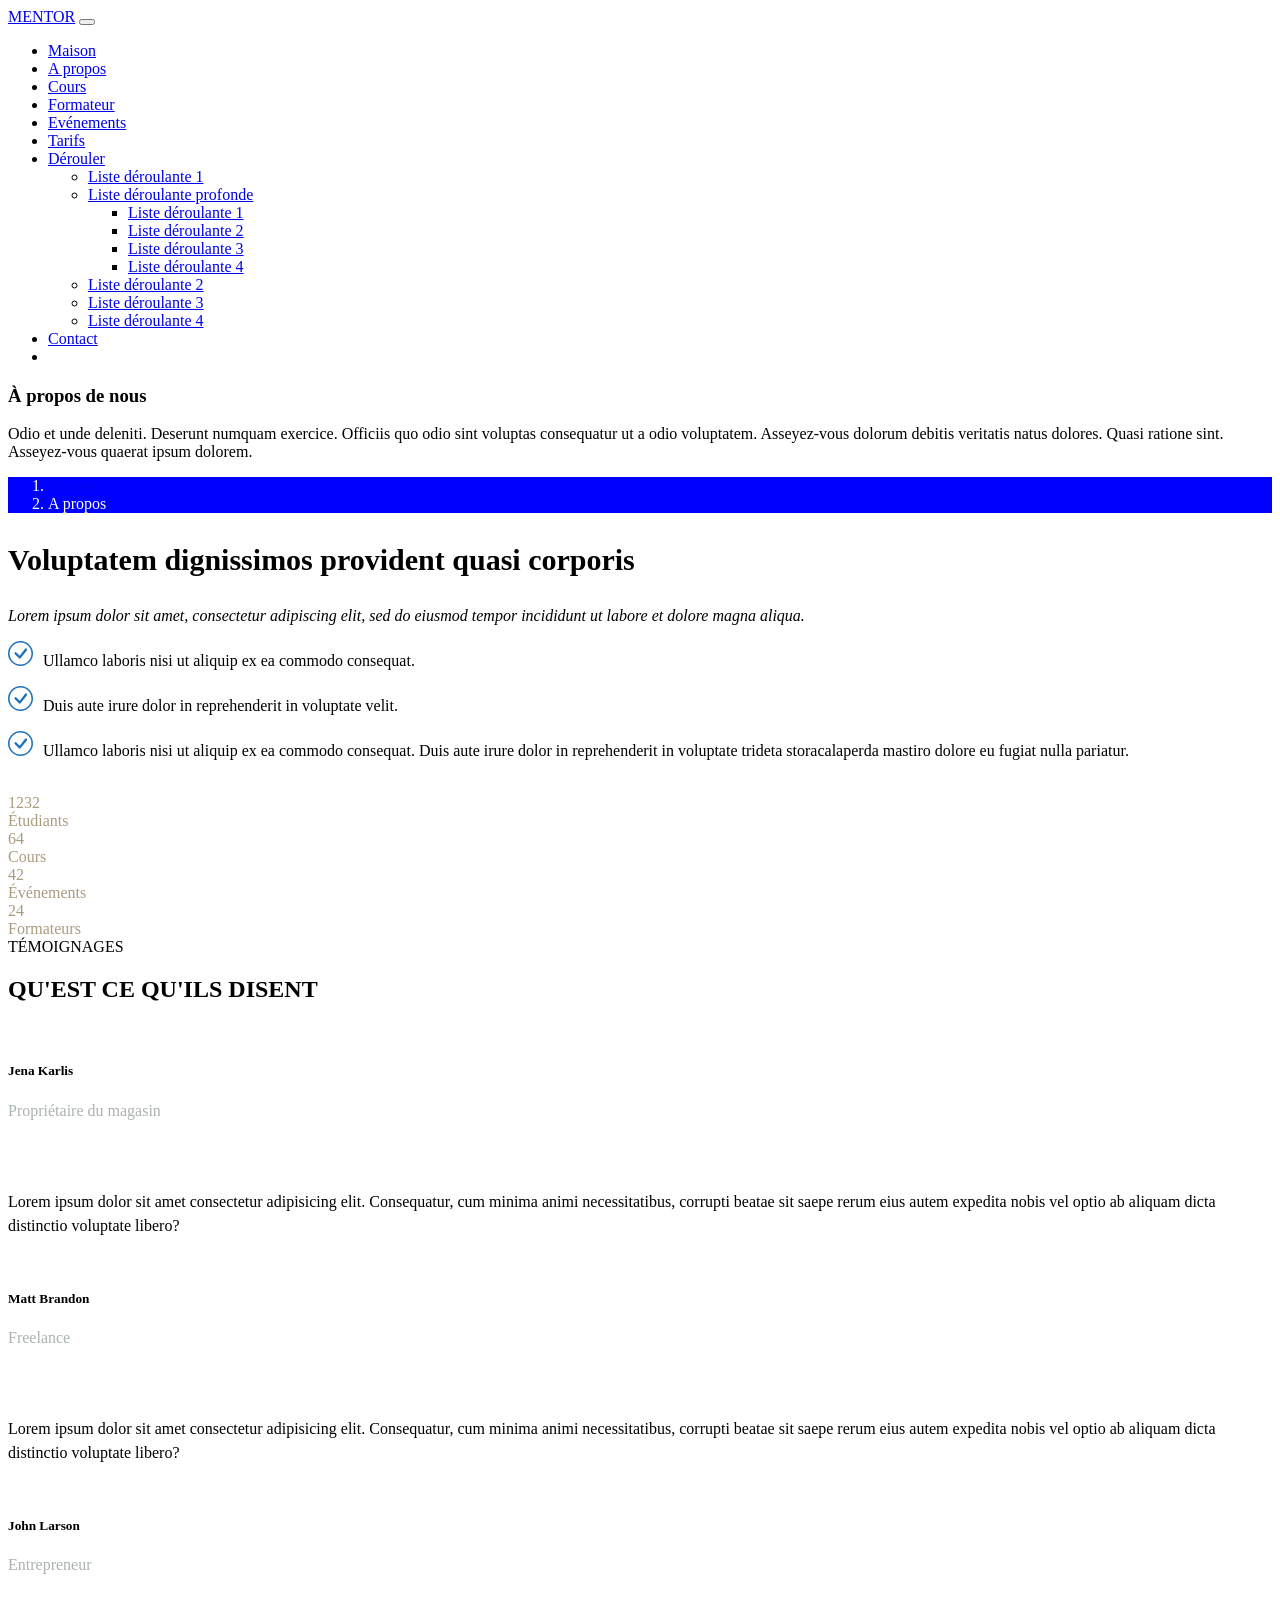
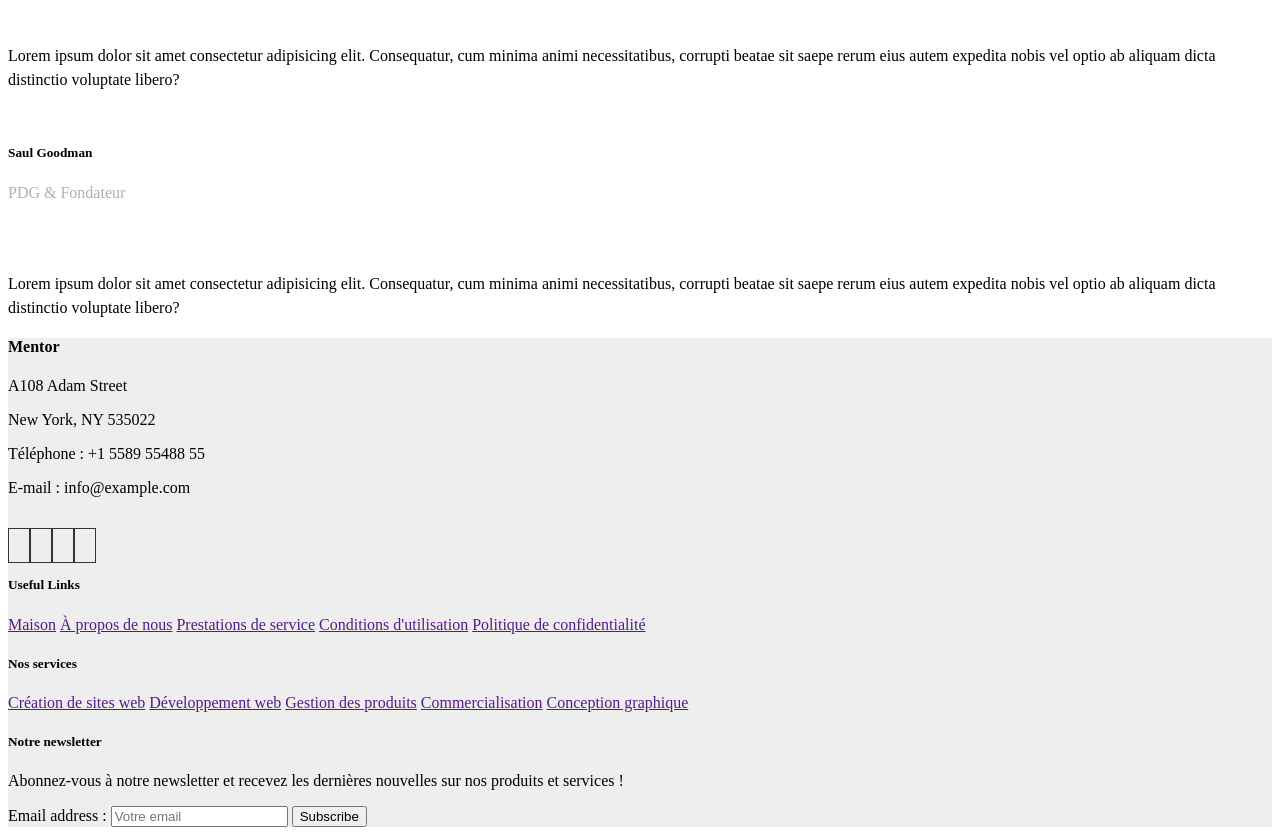
==== pages/apropos.html @ fca3a64e "Premier depot" ====
<!DOCTYPE html>
<html lang="fr">
<head>
    <meta charset="UTF-8">
    <meta name="viewport" content="width=device-width, initial-scale=1.0">
    <title>A propos</title>
    <link rel="stylesheet" href="bootstrap-icons-1.11.3/font/bootstrap-icons.min.css">
    <link rel="stylesheet" href="style.css">
    <link rel="stylesheet" href="apropos.css">
    <link href="bootstrap-5.3.3-dist/css/bootstrap.min.css" rel="stylesheet" integrity="sha384-QWTKZyjpPEjISv5WaRU9OFeRpok6YctnYmDr5pNlyT2bRjXh0JMhjY6hW+ALEwIH" crossorigin="anonymous">
    <link rel="preconnect" href="https://fonts.googleapis.com">
    <link rel="preconnect" href="https://fonts.gstatic.com" crossorigin>
    <link href="https://fonts.googleapis.com/css2?family=Quicksand:wght@300..700&display=swap" rel="stylesheet">
    <link rel="preconnect" href="https://fonts.googleapis.com">
    <link rel="preconnect" href="https://fonts.gstatic.com" crossorigin>
    <link href="https://fonts.googleapis.com/css2?family=Montserrat:ital,wght@0,100..900;1,100..900&display=swap" rel="stylesheet">

</head>
<body>
    
    <header>
        <nav class="navbar fixed-top navbar-expand-lg">
            <div class="container">
              <a class="navbar-brand fw-bold fs-2 mentor text-primary" href="#" >MENTOR</a>
              <button class="navbar-toggler" type="button" data-bs-toggle="collapse" data-bs-target="#navbarNavDropdown" aria-controls="navbarNavDropdown" aria-expanded="false" aria-label="Toggle navigation">
                <span class="navbar-toggler-icon"></span>
              </button>
              <div class="collapse navbar-collapse" id="navbarNavDropdown">
                <ul class="navbar-nav">
                  <li class="nav-item">
                    <a class="nav-link active" aria-current="page" href="index.html">Maison</a>
                  </li>
                  <li class="nav-item">
                    <a class="nav-link active text-primary" aria-current="page" href="apropos.css">A propos</a>
                  </li>
                  <li class="nav-item">
                    <a class="nav-link active" aria-current="page" href="cours.html">Cours</a>
                  </li>
                  <li class="nav-item">
                    <a class="nav-link active" aria-current="page" href="formateur.html">Formateur</a>
                  </li>
                  <li class="nav-item">
                    <a class="nav-link active" aria-current="page" href="evenement.html">Evénements</a>
                  </li>
                  <li class="nav-item">
                    <a class="nav-link active" aria-current="page" href="#">Tarifs</a>
                  </li>
                  <li class="nav-item dropdown">
                    <a class="nav-link dropdown-toggle text-dark" href="#" role="button" data-bs-toggle="dropdown" aria-expanded="false">
                      Dérouler
                    </a>
                    <ul class="dropdown-menu">
                      <li><a class="dropdown-item" href="#">Liste déroulante 1</a></li>
                      <li class="nav-item dropdown">
                        <a class="nav-link dropdown-toggle text-dark ms-2" href="#" role="button" data-bs-toggle="dropdown" aria-expanded="false">
                          Liste déroulante profonde
                        </a>
                        <ul class="dropdown-menu">
                          <li><a class="dropdown-item" href="#">Liste déroulante 1</a></li>
                    
                          <li><a class="dropdown-item text-dark" href="#">Liste déroulante 2</a></li>
                          <li><a class="dropdown-item text-dark" href="#">Liste déroulante 3</a></li>
                          <li><a class="dropdown-item text-dark" href="#">Liste déroulante 4</a></li>
                        </ul>
                      </li>
                      <li><a class="dropdown-item text-dark" href="#">Liste déroulante 2</a></li>
                      <li><a class="dropdown-item text-dark" href="#">Liste déroulante 3</a></li>
                      <li><a class="dropdown-item text-dark" href="#">Liste déroulante 4</a></li>
                    </ul>
                  </li>
                  <li class="nav-item">
                      <a class="nav-link text-dark" href="#">Contact</a>
                </li>
                  <li class="nav-item">
                    <a class="btn btn-primary rounded-5 px-4 text-dark" href="#" style="color: white !important;">Commencer</a>
                  </li>
                </ul>
              </div>
            </div>
        </nav>
    </header>

    <section id="section7">
    <div class="col-12 col-xl-6 col-md-10 col-sm-8 text-center mb-5">
        <h3>À propos de nous</h3>
        <p>Odio et unde deleniti. Deserunt numquam exercice. Officiis quo odio sint voluptas consequatur ut a odio voluptatem. Asseyez-vous dolorum debitis veritatis natus dolores. Quasi ratione sint. Asseyez-vous quaerat ipsum dolorem.</p>
    </div> 
    
    <nav aria-label="breadcrumb" style="width: 100%; background-color: blue; box-shadow: none !important;">
        <div class="container">
            <ol class="breadcrumb " style="color: white !important;">
                <li class="breadcrumb-item"><a href="#" class="text-light" style="text-decoration: none;">Maison</a></li>
                <li class="breadcrumb-item active text-light" aria-current="page" class="text-light">A propos</li>
              </ol>
        </div>
      </nav>
    </section>

    <section class="container section1">
        <div class="row my-5 g-3">
          <div class="col-md-6 col-12 order-2 order-md-1">
            <h3 style="font-weight: 700; font-size: 30px;">Voluptatem dignissimos provident quasi corporis</h3>
            <p style="font-style: italic;">Lorem ipsum dolor sit amet, consectetur adipiscing elit, sed do eiusmod tempor incididunt ut labore et dolore magna aliqua.</p>
              <p><svg style="margin-right: 10px;" xmlns="http://www.w3.org/2000/svg" width="25" height="25" fill="rgb(30, 113, 185)" class="bi bi-check-circle" viewBox="0 0 16 16">
                    <path d="M8 15A7 7 0 1 1 8 1a7 7 0 0 1 0 14m0 1A8 8 0 1 0 8 0a8 8 0 0 0 0 16"/>
                    <path d="m10.97 4.97-.02.022-3.473 4.425-2.093-2.094a.75.75 0 0 0-1.06 1.06L6.97 11.03a.75.75 0 0 0 1.079-.02l3.992-4.99a.75.75 0 0 0-1.071-1.05"/>
                  </svg>Ullamco laboris nisi ut aliquip ex ea commodo consequat.</p>
              <p><svg style="margin-right: 10px;" xmlns="http://www.w3.org/2000/svg" width="25" height="25" fill="rgb(30, 113, 185)" class="bi bi-check-circle" viewBox="0 0 16 16">
                    <path d="M8 15A7 7 0 1 1 8 1a7 7 0 0 1 0 14m0 1A8 8 0 1 0 8 0a8 8 0 0 0 0 16"/>
                    <path d="m10.97 4.97-.02.022-3.473 4.425-2.093-2.094a.75.75 0 0 0-1.06 1.06L6.97 11.03a.75.75 0 0 0 1.079-.02l3.992-4.99a.75.75 0 0 0-1.071-1.05"/>
                  </svg>Duis aute irure dolor in reprehenderit in voluptate velit.</p>
              <p><svg style="margin-right: 10px;" xmlns="http://www.w3.org/2000/svg" width="25" height="25" fill="rgb(30, 113, 185)" class="bi bi-check-circle" viewBox="0 0 16 16">
                    <path d="M8 15A7 7 0 1 1 8 1a7 7 0 0 1 0 14m0 1A8 8 0 1 0 8 0a8 8 0 0 0 0 16"/>
                    <path d="m10.97 4.97-.02.022-3.473 4.425-2.093-2.094a.75.75 0 0 0-1.06 1.06L6.97 11.03a.75.75 0 0 0 1.079-.02l3.992-4.99a.75.75 0 0 0-1.071-1.05"/>
                  </svg>Ullamco laboris nisi ut aliquip ex ea commodo consequat. Duis aute irure dolor in reprehenderit in voluptate trideta storacalaperda mastiro dolore eu fugiat nulla pariatur.</p>
            
          </div>
          <div class="col-md-6 col-12 order-1 order-md-2">
            <img src="img/about.jpg" class="w-100" alt="">
          </div>
        </div>
      </section>

      <section class="container-fluid section2 ">
        <div class="container text-center">
          <div class="row">
            <div class="col-12 col-md-6  col-lg-3 my-5" style="color: rgb(170, 155, 128);"><span class="box text-primary">1232</span> <br> Étudiants</div>
            <div class="col-12 col-md-6  col-lg-3 my-5" style="color: rgb(170, 155, 128);"><span class="box text-primary">64</span> <br> Cours</div>
            <div class="col-12 col-md-6  col-lg-3 my-5" style="color: rgb(170, 155, 128);"><span class="box text-primary">42</span> <br> Événements</div>
            <div class="col-12 col-md-6  col-lg-3 my-5" style="color: rgb(170, 155, 128);"><span class="box text-primary">24</span> <br> Formateurs</div>
          </div>
        </div>
    </section>

    <section id="section8" class="container mt-5">
        <div class="row">
          <div>
            <span class="me-2">TÉMOIGNAGES</span>
            <div class="ligne"></div>
            <h2 class="fw-bold">QU'EST CE QU'ILS DISENT</h2>
          </div>
          <div class="col-12 mx-5 col-lg-5">
            <div class="col-12 p-0 m-0">
              <div>
                <img src="img/testimonials-3.jpg" alt="" class="img-fluid rounded" width="80px" style="display: inline-block; position: relative; top: 120px; left: -50px;">
                <div class="border ps-5 pe-3 pt-5 pb-4">
                  <h5 class="py-0 my-0">Jena Karlis</h5>
                <p class="my-0 py-0" style="color: rgb(171, 179, 177);">Propriétaire du magasin</p>
                <i class="bi bi-star-fill" style="color: rgb(255, 230, 0);"></i>
                <i class="bi bi-star-fill" style="color: rgb(255, 230, 0);"></i>
                <i class="bi bi-star-fill" style="color: rgb(255, 230, 0);"></i>
                <i class="bi bi-star-fill" style="color: rgb(255, 230, 0);"></i>
                <i class="bi bi-star-fill" style="color: rgb(255, 230, 0);"></i>
                <br>
                <p > <i class="bi bi-quote" style="font-size: 40px; color: rgba(69, 236, 222, 0.486);" ></i>
                   Lorem ipsum dolor sit amet consectetur adipisicing elit. Consequatur, cum minima animi necessitatibus, corrupti beatae sit saepe rerum eius autem expedita nobis vel optio ab aliquam dicta distinctio voluptate libero?
                  </p>
                </div>
              </div>
              </div>
          </div>
          <div class="ms-5 col-12 col-lg-5">
            <div class="col-12">
              <img src="img/testimonials-4.jpg" alt="" class="img-fluid rounded" width="80px" style="display: inline; position: relative; top: 120px; left: -50px;">
                <div class="border ps-5 pe-3 pt-5 pb-4">
                  <h5 class="py-0 my-0">Matt Brandon</h5>
                <p class="my-0 py-0" style="color: rgb(171, 179, 177);">Freelance</p>
                <i class="bi bi-star-fill" style="color: rgb(255, 230, 0);"></i>
                <i class="bi bi-star-fill" style="color: rgb(255, 230, 0);"></i>
                <i class="bi bi-star-fill" style="color: rgb(255, 230, 0);"></i>
                <i class="bi bi-star-fill" style="color: rgb(255, 230, 0);"></i>
                <i class="bi bi-star-fill" style="color: rgb(255, 230, 0);"></i>
                <br>
                <p > <i class="bi bi-quote" style="font-size: 40px; color: rgba(69, 236, 222, 0.486);" ></i>
                   Lorem ipsum dolor sit amet consectetur adipisicing elit. Consequatur, cum minima animi necessitatibus, corrupti beatae sit saepe rerum eius autem expedita nobis vel optio ab aliquam dicta distinctio voluptate libero?
                  </p>
              
                </div>
              </div>
          </div>
          <div class="col-12 mx-5 col-lg-5">
            <div class="col-12 p-0 m-0">
              <div>
                <img src="img/testimonials-5.jpg" alt="" class="img-fluid rounded" width="80px" style="display: inline-block; position: relative; top: 120px; left: -50px;">
                <div class="border ps-5 pe-3 pt-5 pb-4">
                  <h5 class="py-0 my-0">John Larson</h5>
                <p class="my-0 py-0" style="color: rgb(171, 179, 177);">Entrepreneur</p>
                <i class="bi bi-star-fill" style="color: rgb(255, 230, 0);"></i>
                <i class="bi bi-star-fill" style="color: rgb(255, 230, 0);"></i>
                <i class="bi bi-star-fill" style="color: rgb(255, 230, 0);"></i>
                <i class="bi bi-star-fill" style="color: rgb(255, 230, 0);"></i>
                <i class="bi bi-star-fill" style="color: rgb(255, 230, 0);"></i>
                <br>
                <p > <i class="bi bi-quote" style="font-size: 40px; color: rgba(69, 236, 222, 0.486);" ></i>
                   Lorem ipsum dolor sit amet consectetur adipisicing elit. Consequatur, cum minima animi necessitatibus, corrupti beatae sit saepe rerum eius autem expedita nobis vel optio ab aliquam dicta distinctio voluptate libero?
                  </p>
                </div>
              </div>
              </div>
          </div>
          <div class="ms-5 col-12 col-lg-5">
            <div class="col-12">
              <img src="img/testimonials-1.jpg" alt="" class="img-fluid rounded" width="80px" style="display: inline; position: relative; top: 120px; left: -50px;">
                <div class="border ps-5 pe-3 pt-5 pb-4">
                  <h5 class="py-0 my-0">Saul Goodman</h5>
                <p class="my-0 py-0" style="color: rgb(171, 179, 177);">PDG & Fondateur</p>
                <i class="bi bi-star-fill" style="color: rgb(255, 230, 0);"></i>
                <i class="bi bi-star-fill" style="color: rgb(255, 230, 0);"></i>
                <i class="bi bi-star-fill" style="color: rgb(255, 230, 0);"></i>
                <i class="bi bi-star-fill" style="color: rgb(255, 230, 0);"></i>
                <i class="bi bi-star-fill" style="color: rgb(255, 230, 0);"></i>
                <br>
                <p > <i class="bi bi-quote" style="font-size: 40px; color: rgba(69, 236, 222, 0.486);" ></i>
                   Lorem ipsum dolor sit amet consectetur adipisicing elit. Consequatur, cum minima animi necessitatibus, corrupti beatae sit saepe rerum eius autem expedita nobis vel optio ab aliquam dicta distinctio voluptate libero?
                  </p>
              
                </div>
              </div>
          </div>
        </div>
    </section>

    <footer class="mt-5" style="background-color: #eee;">
      <div class="container py-5">
        <div class="row gy-5">
          <div class="col-lg-4 col-md-5 col-12">
            <h4 class="fs-3 fw-bold mb-4">Mentor</h4>
            <p class="mb-0">A108 Adam Street</p>
            <p class="mt-0">New York, NY 535022</p>
            <p class="mb-0 mt-4"><span class="fw-bold">Téléphone :</span> +1 5589 55488 55</p>
            <p class="mt-0"><span class="fw-bold">E-mail :</span> info@example.com</p>
            <p style="margin-top: 40px;">
              <a href="#" class="bi bi-twitter-x mx-1 rounded-pill" style="color: #ccc; border: 1px solid #333434 !important; padding: 8px 10px"></a>
              <a href="#" class="bi bi-facebook mx-1 rounded-pill" style="color: #ccc;  border: 1px solid #333434 !important; padding: 8px 10px"></a>
              <a href="#" class="bi bi-instagram mx-1 rounded-pill" style="color: #ccc; border: 1px solid #333434 !important; padding: 8px 10px"></a>
              <a href="#" class="bi bi-linkedin mx-1 rounded-pill" style="color: #ccc; border: 1px solid #333434 !important; padding: 8px 10px"></a>  
            </p>
          </div>
          <div class="col-lg-2 col-md-3 col-12">
            <h5>Useful Links</h5>
            <a href="" class="btn footerlink my-2 fs-6 text-start" style="padding: 0; margin: 0;">Maison</a>
            <a href="" class="btn footerlink my-2 fs-6 text-start" style="padding: 0; margin: 0;">À propos de nous</a>
            <a href="" class="btn footerlink text-start" style="padding: 0; margin: 0;">Prestations de service</a>
            <a href="" class="btn footerlink my-2 fs-6 text-start" style="padding: 0; margin: 0;">Conditions d'utilisation</a>
            <a href="" class="btn footerlink text-start my-2 fs-6 text-start" style="padding: 0; margin: 0;">Politique de confidentialité</a>
          </div>
          <div class="col-lg-2 col-md-3 col-12">
            <h5>Nos services</h5>
            <a href="" class="btn footerlink my-2 fs-6 text-start" style="padding: 0; margin: 0;">Création de sites web</a>
            <a href="" class="btn footerlink my-2 fs-6 text-start" style="padding: 0; margin: 0;">Développement web</a>
            <a href="" class="btn footerlink text-start" style="padding: 0; margin: 0;">Gestion des produits</a>
            <a href="" class="btn footerlink my-2 fs-6 text-start" style="padding: 0; margin: 0;">Commercialisation</a>
            <a href="" class="btn footerlink text-start my-2 fs-6" style="padding: 0; margin: 0;">Conception graphique</a>
          </div>
          <div class="col-lg-4 col-12">
            <h5>Notre newsletter</h5>
            <p>Abonnez-vous à notre newsletter et recevez les dernières nouvelles sur nos produits et services !</p>
            <div>
              <label for="exampleInputEmail1" class="form-label">Email address : </label>
              <input type="email" class="form-control rounded-pill" id="exampleInputEmail1" style="display: inline;" aria-describedby="emailHelp" placeholder="Votre email">
              <button type="submit" class="btn btn-primary rounded-pill mt-1 w-100" style="display: inline;">Subscribe</button>
            </div>
          </div>
        </div>
      </div>
    </footer><a href="#section7" id="fleche" class="flechebas d-flex align-items-center justify-content-center active rounded-pill">
      <i class="bi bi-arrow-up-short"></i>
    </a>

</body>
</html>
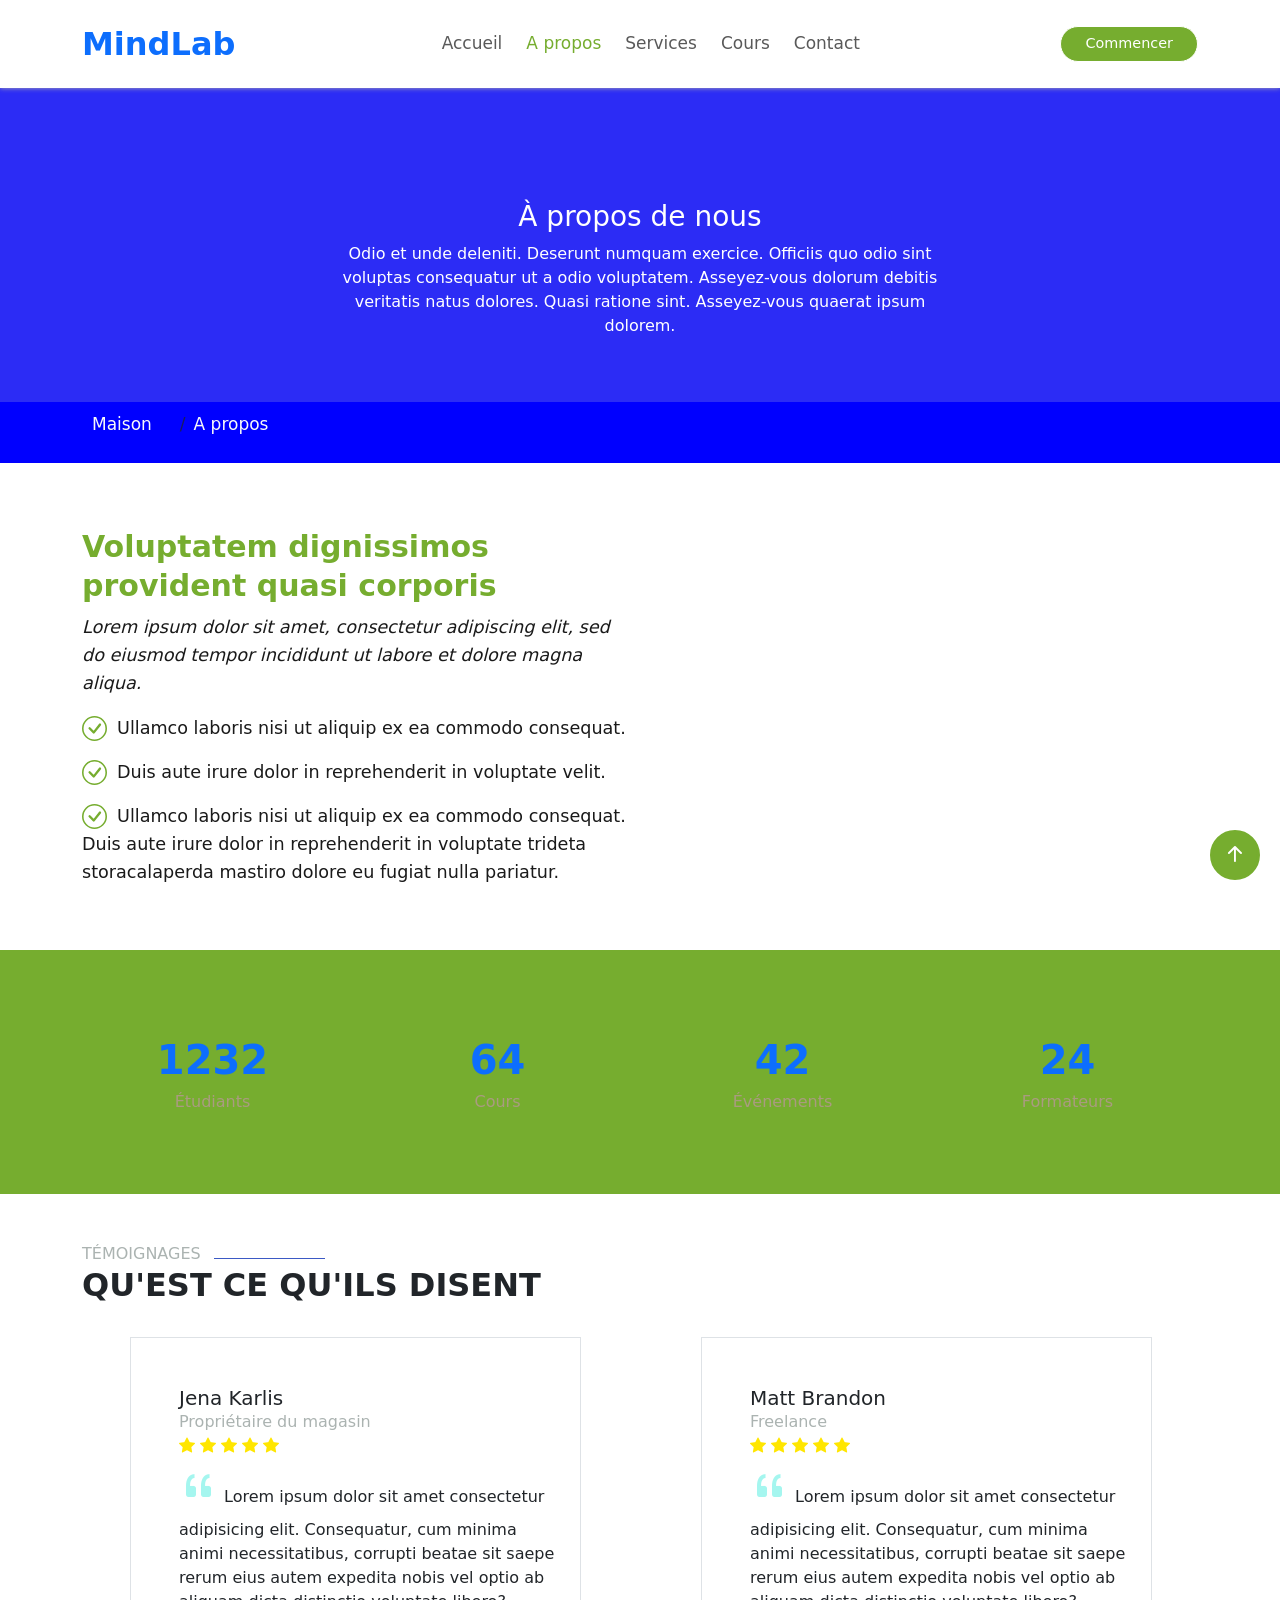
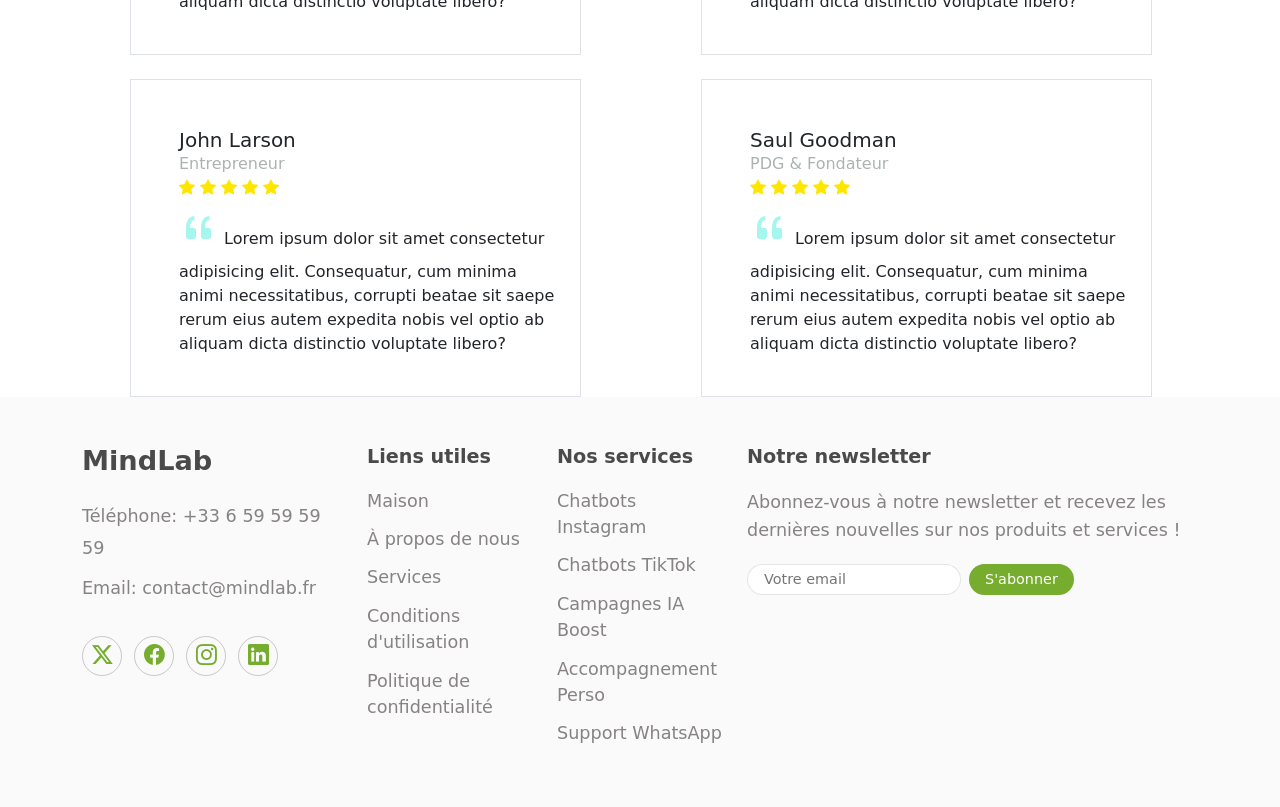
==== commit ec8fdf1b: "Finition de index. Commencement de a propos" ====
--- a/pages/apropos.html
+++ b/pages/apropos.html
@@ -1,84 +1,92 @@
 <!DOCTYPE html>
 <html lang="fr">
-<head>
-    <meta charset="UTF-8">
-    <meta name="viewport" content="width=device-width, initial-scale=1.0">
-    <title>A propos</title>
-    <link rel="stylesheet" href="bootstrap-icons-1.11.3/font/bootstrap-icons.min.css">
-    <link rel="stylesheet" href="style.css">
-    <link rel="stylesheet" href="apropos.css">
-    <link href="bootstrap-5.3.3-dist/css/bootstrap.min.css" rel="stylesheet" integrity="sha384-QWTKZyjpPEjISv5WaRU9OFeRpok6YctnYmDr5pNlyT2bRjXh0JMhjY6hW+ALEwIH" crossorigin="anonymous">
-    <link rel="preconnect" href="https://fonts.googleapis.com">
-    <link rel="preconnect" href="https://fonts.gstatic.com" crossorigin>
-    <link href="https://fonts.googleapis.com/css2?family=Quicksand:wght@300..700&display=swap" rel="stylesheet">
-    <link rel="preconnect" href="https://fonts.googleapis.com">
-    <link rel="preconnect" href="https://fonts.gstatic.com" crossorigin>
-    <link href="https://fonts.googleapis.com/css2?family=Montserrat:ital,wght@0,100..900;1,100..900&display=swap" rel="stylesheet">
-
-</head>
+  <meta charset="UTF-8">
+  <meta name="viewport" content="width=device-width, initial-scale=1.0">
+  <title>Automatisation MindLab - Chatbots & Automatisation Réseaux Sociaux</title>
+
+  <link rel="preconnect" href="https://fonts.googleapis.com">
+  <link rel="preconnect" href="https://fonts.gstatic.com" crossorigin>
+  <link href="https://fonts.googleapis.com/css2?family=Montserrat:ital,wght@0,100..900;1,100..900&display=swap"
+    rel="stylesheet">
+
+  <link href="https://cdn.jsdelivr.net/npm/bootstrap@5.3.8/dist/css/bootstrap.min.css" rel="stylesheet"
+    integrity="sha384-sRIl4kxILFvY47J16cr9ZwB07vP4J8+LH7qKQnuqkuIAvNWLzeN8tE5YBujZqJLB" crossorigin="anonymous">
+  <link rel="stylesheet" href="https://cdn.jsdelivr.net/npm/bootstrap-icons@1.13.1/font/bootstrap-icons.min.css">
+  <link rel="stylesheet" href="../assets/css/style.css">
+  <link rel="stylesheet" href="../assets/css/variables.css">
+  <link rel="stylesheet" href="../assets/css/composants.css">
+  <link rel="stylesheet" href="../assets/css/apropos.css">
+  <link rel="stylesheet" href="../assets/css/cours.css">
+  <link rel="stylesheet" href="../assets/css/formateur.css">
+  <link rel="stylesheet" href="../assets/css/evenement.css">
 <body>
     
-    <header>
-        <nav class="navbar fixed-top navbar-expand-lg">
-            <div class="container">
-              <a class="navbar-brand fw-bold fs-2 mentor text-primary" href="#" >MENTOR</a>
-              <button class="navbar-toggler" type="button" data-bs-toggle="collapse" data-bs-target="#navbarNavDropdown" aria-controls="navbarNavDropdown" aria-expanded="false" aria-label="Toggle navigation">
-                <span class="navbar-toggler-icon"></span>
-              </button>
-              <div class="collapse navbar-collapse" id="navbarNavDropdown">
-                <ul class="navbar-nav">
-                  <li class="nav-item">
-                    <a class="nav-link active" aria-current="page" href="index.html">Maison</a>
-                  </li>
-                  <li class="nav-item">
-                    <a class="nav-link active text-primary" aria-current="page" href="apropos.css">A propos</a>
-                  </li>
-                  <li class="nav-item">
-                    <a class="nav-link active" aria-current="page" href="cours.html">Cours</a>
-                  </li>
-                  <li class="nav-item">
-                    <a class="nav-link active" aria-current="page" href="formateur.html">Formateur</a>
-                  </li>
-                  <li class="nav-item">
-                    <a class="nav-link active" aria-current="page" href="evenement.html">Evénements</a>
-                  </li>
-                  <li class="nav-item">
-                    <a class="nav-link active" aria-current="page" href="#">Tarifs</a>
-                  </li>
-                  <li class="nav-item dropdown">
-                    <a class="nav-link dropdown-toggle text-dark" href="#" role="button" data-bs-toggle="dropdown" aria-expanded="false">
-                      Dérouler
-                    </a>
-                    <ul class="dropdown-menu">
-                      <li><a class="dropdown-item" href="#">Liste déroulante 1</a></li>
-                      <li class="nav-item dropdown">
-                        <a class="nav-link dropdown-toggle text-dark ms-2" href="#" role="button" data-bs-toggle="dropdown" aria-expanded="false">
-                          Liste déroulante profonde
-                        </a>
-                        <ul class="dropdown-menu">
-                          <li><a class="dropdown-item" href="#">Liste déroulante 1</a></li>
-                    
-                          <li><a class="dropdown-item text-dark" href="#">Liste déroulante 2</a></li>
-                          <li><a class="dropdown-item text-dark" href="#">Liste déroulante 3</a></li>
-                          <li><a class="dropdown-item text-dark" href="#">Liste déroulante 4</a></li>
-                        </ul>
-                      </li>
-                      <li><a class="dropdown-item text-dark" href="#">Liste déroulante 2</a></li>
-                      <li><a class="dropdown-item text-dark" href="#">Liste déroulante 3</a></li>
-                      <li><a class="dropdown-item text-dark" href="#">Liste déroulante 4</a></li>
-                    </ul>
-                  </li>
-                  <li class="nav-item">
-                      <a class="nav-link text-dark" href="#">Contact</a>
-                </li>
-                  <li class="nav-item">
-                    <a class="btn btn-primary rounded-5 px-4 text-dark" href="#" style="color: white !important;">Commencer</a>
-                  </li>
-                </ul>
-              </div>
-            </div>
-        </nav>
-    </header>
+  <header id="header">
+    <nav class="navbar fixed-top navbar-expand-lg">
+      <div class="container">
+        <a class="navbar-brand fw-bold fs-2 mentor text-primary" href="#">MindLab</a>
+
+        <!-- Menu burger personnalisé pour mobile/tablette -->
+        <button class="custom-burger d-lg-none" type="button" id="customBurger" aria-label="Toggle navigation">
+          <span class="burger-line"></span>
+          <span class="burger-line"></span>
+          <span class="burger-line"></span>
+        </button>
+
+        <!-- Menu desktop (visible à partir de lg) -->
+        <div class="collapse navbar-collapse d-none d-lg-flex" id="navbarNavDropdown">
+          <ul class="navbar-nav text-center mx-auto">
+            <li class="nav-item">
+              <a class="nav-link" aria-current="page" href="../index.html">Accueil</a>
+            </li>
+            <li class="nav-item">
+              <a class="nav-link active" aria-current="page" href="pages/apropos.html">A propos</a>
+            </li>
+            <li class="nav-item">
+              <a class="nav-link" aria-current="page" href="formateur.html">Services</a>
+            </li>
+            <li class="nav-item">
+              <a class="nav-link" aria-current="page" href="evenement.html">Cours</a>
+            </li>
+            <li class="nav-item">
+              <a class="nav-link" aria-current="page" href="#">Contact</a>
+            </li>
+          </ul>
+          <div class="nav-item text-end ms-auto">
+            <a class="btn rounded-5 px-4" href="#">Commencer</a>
+          </div>
+        </div>
+      </div>
+    </nav>
+
+    <!-- Menu mobile/tablette (affiché à gauche) -->
+    <div class="mobile-menu-overlay" id="menuOverlay"></div>
+    <div class="mobile-menu" id="mobileMenu">
+      <div class="mobile-menu-content">
+        <ul class="mobile-nav-list">
+          <li class="mobile-nav-item">
+            <a class="mobile-nav-link active text-primary" href="index.html">Accueil</a>
+          </li>
+          <li class="mobile-nav-item">
+            <a class="mobile-nav-link" href="cours.html">A propos</a>
+          </li>
+          <li class="mobile-nav-item">
+            <a class="mobile-nav-link" href="formateur.html">Services</a>
+          </li>
+          <li class="mobile-nav-item">
+            <a class="mobile-nav-link" href="evenement.html">Cours</a>
+          </li>
+          <li class="mobile-nav-item">
+            <a class="mobile-nav-link" href="#">Contact</a>
+          </li>
+          <li class="mobile-nav-item mt-4">
+            <a class="btn rounded-5 px-4 w-100 text-center d-block" href="#">Commencer</a>
+          </li>
+        </ul>
+      </div>
+    </div>
+
+  </header>
 
     <section id="section7">
     <div class="col-12 col-xl-6 col-md-10 col-sm-8 text-center mb-5">
@@ -220,52 +228,81 @@
         </div>
     </section>
 
-    <footer class="mt-5" style="background-color: #eee;">
+    <footer class="footer-wrapper">
       <div class="container py-5">
-        <div class="row gy-5">
-          <div class="col-lg-4 col-md-5 col-12">
-            <h4 class="fs-3 fw-bold mb-4">Mentor</h4>
-            <p class="mb-0">A108 Adam Street</p>
-            <p class="mt-0">New York, NY 535022</p>
-            <p class="mb-0 mt-4"><span class="fw-bold">Téléphone :</span> +1 5589 55488 55</p>
-            <p class="mt-0"><span class="fw-bold">E-mail :</span> info@example.com</p>
-            <p style="margin-top: 40px;">
-              <a href="#" class="bi bi-twitter-x mx-1 rounded-pill" style="color: #ccc; border: 1px solid #333434 !important; padding: 8px 10px"></a>
-              <a href="#" class="bi bi-facebook mx-1 rounded-pill" style="color: #ccc;  border: 1px solid #333434 !important; padding: 8px 10px"></a>
-              <a href="#" class="bi bi-instagram mx-1 rounded-pill" style="color: #ccc; border: 1px solid #333434 !important; padding: 8px 10px"></a>
-              <a href="#" class="bi bi-linkedin mx-1 rounded-pill" style="color: #ccc; border: 1px solid #333434 !important; padding: 8px 10px"></a>  
-            </p>
-          </div>
-          <div class="col-lg-2 col-md-3 col-12">
-            <h5>Useful Links</h5>
-            <a href="" class="btn footerlink my-2 fs-6 text-start" style="padding: 0; margin: 0;">Maison</a>
-            <a href="" class="btn footerlink my-2 fs-6 text-start" style="padding: 0; margin: 0;">À propos de nous</a>
-            <a href="" class="btn footerlink text-start" style="padding: 0; margin: 0;">Prestations de service</a>
-            <a href="" class="btn footerlink my-2 fs-6 text-start" style="padding: 0; margin: 0;">Conditions d'utilisation</a>
-            <a href="" class="btn footerlink text-start my-2 fs-6 text-start" style="padding: 0; margin: 0;">Politique de confidentialité</a>
-          </div>
-          <div class="col-lg-2 col-md-3 col-12">
-            <h5>Nos services</h5>
-            <a href="" class="btn footerlink my-2 fs-6 text-start" style="padding: 0; margin: 0;">Création de sites web</a>
-            <a href="" class="btn footerlink my-2 fs-6 text-start" style="padding: 0; margin: 0;">Développement web</a>
-            <a href="" class="btn footerlink text-start" style="padding: 0; margin: 0;">Gestion des produits</a>
-            <a href="" class="btn footerlink my-2 fs-6 text-start" style="padding: 0; margin: 0;">Commercialisation</a>
-            <a href="" class="btn footerlink text-start my-2 fs-6" style="padding: 0; margin: 0;">Conception graphique</a>
-          </div>
-          <div class="col-lg-4 col-12">
-            <h5>Notre newsletter</h5>
-            <p>Abonnez-vous à notre newsletter et recevez les dernières nouvelles sur nos produits et services !</p>
-            <div>
-              <label for="exampleInputEmail1" class="form-label">Email address : </label>
-              <input type="email" class="form-control rounded-pill" id="exampleInputEmail1" style="display: inline;" aria-describedby="emailHelp" placeholder="Votre email">
-              <button type="submit" class="btn btn-primary rounded-pill mt-1 w-100" style="display: inline;">Subscribe</button>
+        <div class="row g-4">
+          <!-- Colonne 1: MindLab -->
+          <div class="col-lg-3 col-md-6 col-12">
+            <h4 class="footer-brand">MindLab</h4>
+            <div class="footer-contact">
+              <p class="footer-phone">Téléphone: +33 6 59 59 59 59</p>
+              <p class="footer-email">Email: contact@mindlab.fr</p>
             </div>
+            <div class="footer-social">
+              <a href="#" class="footer-social-icon" aria-label="Twitter">
+                <i class="bi bi-twitter-x"></i>
+              </a>
+              <a href="#" class="footer-social-icon" aria-label="Facebook">
+                <i class="bi bi-facebook"></i>
+              </a>
+              <a href="#" class="footer-social-icon" aria-label="Instagram">
+                <i class="bi bi-instagram"></i>
+              </a>
+              <a href="#" class="footer-social-icon" aria-label="LinkedIn">
+                <i class="bi bi-linkedin"></i>
+              </a>
+            </div>
+          </div>
+  
+          <!-- Colonne 2: Liens utiles -->
+          <div class="col-lg-2 col-md-6 col-12">
+            <h5 class="footer-heading">Liens utiles</h5>
+            <ul class="footer-links">
+              <li><a href="#" class="footer-link">Maison</a></li>
+              <li><a href="#" class="footer-link">À propos de nous</a></li>
+              <li><a href="#" class="footer-link">Services</a></li>
+              <li><a href="#" class="footer-link">Conditions d'utilisation</a></li>
+              <li><a href="#" class="footer-link">Politique de confidentialité</a></li>
+            </ul>
+          </div>
+  
+          <!-- Colonne 3: Nos services -->
+          <div class="col-lg-2 col-md-6 col-12">
+            <h5 class="footer-heading">Nos services</h5>
+            <ul class="footer-links">
+              <li><a href="#" class="footer-link">Chatbots Instagram</a></li>
+              <li><a href="#" class="footer-link">Chatbots TikTok</a></li>
+              <li><a href="#" class="footer-link">Campagnes IA Boost</a></li>
+              <li><a href="#" class="footer-link">Accompagnement Perso</a></li>
+              <li><a href="#" class="footer-link">Support WhatsApp</a></li>
+            </ul>
+          </div>
+  
+          <!-- Colonne 4: Newsletter -->
+          <div class="col-lg-5 col-md-6 col-12">
+            <h5 class="footer-heading">Notre newsletter</h5>
+            <p class="footer-newsletter-text">Abonnez-vous à notre newsletter et recevez les dernières nouvelles sur nos
+              produits et services !</p>
+            <form class="footer-newsletter-form">
+              <div class="footer-newsletter-input-wrapper">
+                <input type="email" class="footer-newsletter-input" id="footerEmail" placeholder="Votre email"
+                  aria-label="Adresse email">
+                <button type="submit" class="footer-newsletter-btn">S'abonner</button>
+              </div>
+            </form>
           </div>
         </div>
       </div>
-    </footer><a href="#section7" id="fleche" class="flechebas d-flex align-items-center justify-content-center active rounded-pill">
+    </footer>
+  
+    <a href="#header" id="fleche" class="flechebas d-flex align-items-center justify-content-center active rounded-pill">
       <i class="bi bi-arrow-up-short"></i>
     </a>
+  
+    <script src="https://cdn.jsdelivr.net/npm/bootstrap@5.3.8/dist/js/bootstrap.bundle.min.js"
+      integrity="sha384-FKyoEForCGlyvwx9Hj09JcYn3nv7wiPVlz7YYwJrWVcXK/BmnVDxM+D2scQbITxI"
+      crossorigin="anonymous"></script>
+    <script src="assets/js/script.js"></script>
 
 </body>
 </html>
--- a/assets/css/style.css
+++ b/assets/css/style.css
@@ -0,0 +1,1398 @@
+* {
+    margin: 0;
+    padding: 0;
+    text-decoration: none !important;
+}
+
+
+nav {
+    font-weight: 500;
+    font-size: 17px;
+    background-color: white;
+    box-shadow: 0px 0px 5px rgb(175, 173, 173);
+    z-index: 1030;
+    position: relative;
+    -webkit-font-smoothing: antialiased;
+    -moz-osx-font-smoothing: grayscale;
+}
+
+nav li {
+    margin: 15px 4px;
+}
+
+nav .mentor {
+    margin-right: 100px;
+}
+
+header .navbar ul li a:hover {
+    color: var(--color-primary) !important;
+}
+
+/* Menu burger personnalisé */
+.custom-burger {
+    display: flex;
+    flex-direction: column;
+    justify-content: space-around;
+    width: 30px;
+    height: 25px;
+    background: transparent;
+    border: none;
+    cursor: pointer;
+    padding: 0;
+    z-index: 1051;
+    position: relative;
+    transition: all 0.3s ease;
+    -webkit-font-smoothing: antialiased;
+    -moz-osx-font-smoothing: grayscale;
+}
+
+.burger-line {
+    width: 100%;
+    height: 3px;
+    background-color: var(--color-dark);
+    border-radius: 2px;
+    transition: all 0.3s ease;
+    transform-origin: center;
+    display: block;
+    will-change: transform;
+}
+
+.custom-burger:hover .burger-line {
+    background-color: var(--color-primary);
+}
+
+.custom-burger.active .burger-line {
+    background-color: var(--color-dark);
+}
+
+.custom-burger.active .burger-line:nth-child(1) {
+    transform: rotate(45deg) translate(7px, 7px);
+}
+
+.custom-burger.active .burger-line:nth-child(2) {
+    opacity: 0;
+    transform: translateX(-30px);
+}
+
+.custom-burger.active .burger-line:nth-child(3) {
+    transform: rotate(-45deg) translate(7px, -7px);
+}
+
+/* Menu mobile */
+.mobile-menu {
+    position: fixed;
+    top: 0;
+    left: -100%;
+    width: 300px;
+    max-width: 85vw;
+    height: 100vh;
+    background-color: var(--color-white);
+    box-shadow: 2px 0 15px rgba(0, 0, 0, 0.15);
+    transition: left 0.3s ease;
+    z-index: 1050;
+    overflow-y: auto;
+    -webkit-font-smoothing: antialiased;
+    -moz-osx-font-smoothing: grayscale;
+    will-change: left;
+}
+
+.mobile-menu.active {
+    left: 0;
+}
+
+.mobile-menu-overlay {
+    position: fixed;
+    top: 0;
+    left: 0;
+    width: 100%;
+    height: 100vh;
+    background-color: rgba(0, 0, 0, 0.5);
+    opacity: 0;
+    visibility: hidden;
+    transition: opacity 0.3s ease, visibility 0.3s ease;
+    z-index: 1049;
+    /* Retiré backdrop-filter pour éviter le flou */
+}
+
+.mobile-menu-overlay.active {
+    opacity: 1;
+    visibility: visible;
+}
+
+.mobile-menu-content {
+    padding: 100px 30px 30px;
+    height: 100%;
+    position: relative;
+    z-index: 1;
+}
+
+.mobile-nav-list {
+    list-style: none;
+    padding: 0;
+    margin: 0;
+    text-align: left;
+}
+
+.mobile-nav-item {
+    margin-bottom: 10px;
+}
+
+.mobile-nav-link {
+    display: block;
+    padding: 15px 0;
+    font-size: var(--fs-base);
+    font-weight: var(--fw-medium);
+    color: var(--color-dark);
+    text-decoration: none;
+    transition: color 0.3s ease, padding-left 0.3s ease;
+    border-bottom: 1px solid rgba(var(--color-primary-rgb), 0.1);
+    position: relative;
+    padding-left: 10px;
+    -webkit-font-smoothing: antialiased;
+    -moz-osx-font-smoothing: grayscale;
+}
+
+.mobile-nav-link::before {
+    content: '';
+    position: absolute;
+    left: 0;
+    top: 0;
+    height: 100%;
+    width: 3px;
+    background-color: var(--color-primary);
+    transform: scaleY(0);
+    transition: transform 0.3s ease;
+    transform-origin: top;
+}
+
+.mobile-nav-link:hover,
+.mobile-nav-link.active {
+    color: var(--color-primary);
+    padding-left: 15px;
+}
+
+.mobile-nav-link:hover::before,
+.mobile-nav-link.active::before {
+    transform: scaleY(1);
+}
+
+/* Cacher le menu burger Bootstrap par défaut */
+.navbar-toggler {
+    display: none !important;
+} 
+
+
+header p {
+    font-size: 25px;
+    margin-bottom: 60px;
+}
+
+header a {
+    border-color: white !important;
+}
+
+header a:hover {
+    border-color: rgb(77, 77, 163) !important;
+}
+
+ol li {
+    margin: 10px;
+}
+
+/* Section 1 - Image responsive */
+.section1-image-wrapper {
+    width: 100%;
+    max-width: 100%;
+    overflow: hidden;
+}
+
+.section1-image {
+    width: 100%;
+    height: auto;
+    object-fit: cover;
+    display: block;
+    max-width: 100%;
+}
+
+@media (max-width: 991.98px) {
+    .section1-image {
+        max-height: 400px;
+        object-fit: cover;
+    }
+}
+
+@media (min-width: 992px) {
+    .section1-image-wrapper {
+        padding-left: 2rem;
+    }
+}
+
+/* Statistiques */
+
+
+.section2 {
+    background-color: var(--color-primary);
+}
+
+.section2 .box {
+    color: var(--color-white);
+    font-size: var(--fs-lg);
+    font-weight: var(--fw-bold);
+}
+
+.section2-item {
+    display: flex;
+    flex-direction: column;
+    align-items: center;
+    justify-content: center;
+    min-height: 120px;
+}
+
+.section2-label {
+    color: var(--color-white);
+    font-size: var(--fs-0);
+    font-weight: var(--fw-medium);
+    opacity: 0.95;
+}
+
+@media (max-width: 575.98px) {
+    .section2 {
+        padding: 2rem 0;
+    }
+    
+    .section2 .box {
+        font-size: var(--fs-lg);
+    }
+    
+    .section2-item {
+        padding: 1rem 0.5rem;
+        min-height: 100px;
+    }
+    
+    .section2-label {
+        font-size: var(--fs-s);
+    }
+}
+
+@media (min-width: 576px) and (max-width: 991.98px) {
+    .section2 .box {
+        font-size: var(--fs-xl);
+    }
+    
+    .section2-item {
+        min-height: 110px;
+    }
+}
+
+@media (min-width: 992px) {
+    .section2 {
+        padding: 2rem 0;
+    }
+    
+    .section2 .box {
+        font-size: var(--fs-xxl);
+    }
+    
+    .section2-item {
+        padding: 0rem 1rem;
+        min-height: 140px;
+    }
+    
+    .section2-label {
+        font-size: var(--fs-base);
+    }
+}
+
+/* Banner */
+.banner {
+    background-color: var(--color-black);
+}
+
+.banner .banner-img {
+    background-image: url(../img/robot-8781973_1920.jpg);
+    background-size: cover;
+    background-position: center;
+}
+
+.banner .banner-overlay {
+    height: 95vh;
+    background-color: rgba(0, 0, 0, 0.726);
+    display: flex;
+    align-items: center;
+}
+
+.banner-overlay .banner-body {
+    color: var(--color-white);
+}
+
+.banner-overlay .banner-body h1 {
+    font-size: var(--fs-xxxl);
+    font-weight: var(--fw-bold);
+    margin-bottom: 20px;
+    line-height: 1.2;
+}
+
+.banner-overlay .banner-body p {
+    font-size: var(--fs-lg);
+    font-weight: var(--fw-normal);
+    max-width: 600px;
+}
+
+
+/* Section 1 - À propos */
+.section1 h3 {
+    font-size: var(--fs-lg);
+    font-weight: var(--fw-bold);
+    color: var(--color-primary);
+    line-height: 1.3;
+}
+
+.section1 p {
+    font-size: var(--fs-0);
+    color: var(--color-dark);
+    line-height: 1.6;
+}
+
+.section1 svg {
+    fill: var(--color-primary);
+}
+
+/* Section 3 - Pourquoi nous choisir (inspiré de l'image) */
+.section3-wrapper {
+    background-color: var(--color-white);
+    padding: 4rem 0;
+}
+
+/* Carte principale à gauche (fond vert) */
+.section3-main-card {
+    background-color: var(--color-primary);
+    padding: 2rem 1.75rem;
+    border-radius: 12px;
+    height: 100%;
+    display: flex;
+    flex-direction: column;
+    justify-content: space-between;
+    min-height: 100%;
+}
+
+.section3-main-title {
+    font-size: var(--fs-lg);
+    font-weight: var(--fw-bold);
+    color: var(--color-white);
+    margin-bottom: 1rem;
+    line-height: 1.3;
+    text-align: left;
+}
+
+.section3-main-text {
+    font-size: var(--fs-0);
+    line-height: 1.6;
+    color: var(--color-white);
+    margin-bottom: 1.5rem;
+    text-align: left;
+    opacity: 0.95;
+    flex-grow: 1;
+}
+
+/* Bouton dans la carte principale */
+.section3-main-btn {
+    display: inline-flex;
+    align-items: center;
+    gap: 0.5rem;
+    background-color: var(--color-white);
+    color: var(--color-primary);
+    padding: 0.65rem 1.25rem;
+    border-radius: 50px;
+    font-weight: var(--fw-medium);
+    font-size: var(--fs-sm);
+    text-decoration: none;
+    transition: all 0.3s ease;
+    border: none;
+    width: fit-content;
+    margin-top: auto;
+}
+
+.section3-main-btn:hover {
+    background-color: rgba(255, 255, 255, 0.9);
+    transform: translateX(5px);
+}
+
+.section3-main-btn i {
+    transition: transform 0.3s ease;
+    font-size: var(--fs-base);
+}
+
+.section3-main-btn:hover i {
+    transform: translateX(3px);
+}
+
+/* Cartes de services à droite (fond blanc) */
+.section3-service-card {
+    background-color: var(--color-white);
+    border: 1px solid var(--color-primary);
+    border-radius: 12px;
+    padding: 2rem 1.5rem;
+    height: 100%;
+    display: flex;
+    flex-direction: column;
+    align-items: center;
+    text-align: center;
+    transition: all 0.3s ease;
+    min-height: 100%;
+}
+
+.section3-service-card:hover {
+    box-shadow: 0 5px 15px rgba(0, 0, 0, 0.1);
+    transform: translateY(-3px);
+}
+
+/* Icône dans cercle vert clair */
+.section3-icon-wrapper {
+    width: 70px;
+    height: 70px;
+    border-radius: 50%;
+    background-color: rgba(var(--color-primary-rgb), 0.15);
+    border-color: rgba(var(--color-primary-rgb), 0.3);
+    display: flex;
+    align-items: center;
+    justify-content: center;
+    margin-bottom: 1.25rem;
+    transition: all 0.3s ease;
+    flex-shrink: 0;
+}
+
+.section3-service-card:hover .section3-icon-wrapper {
+    background-color: rgba(var(--color-primary-rgb), 0.15);
+    border-color: rgba(var(--color-primary-rgb), 0.3);
+}
+
+.section3-icon {
+    font-size: var(--fs-lg);
+    color: var(--color-primary);
+    transition: color 0.3s ease;
+}
+
+.section3-service-title {
+    font-size: var(--fs-base);
+    font-weight: var(--fw-bold);
+    color: var(--color-dark);
+    margin-bottom: 0.75rem;
+    line-height: 1.3;
+    text-align: center;
+}
+
+.section3-service-text {
+    font-size: var(--fs-0);
+    color: var(--color-black);
+    line-height: 1.5;
+    margin: 0;
+    text-align: center;
+    flex-grow: 1;
+}
+
+/* Responsive Section 3 */
+@media (max-width: 991.98px) {
+    .section3-wrapper {
+        padding: 3rem 0;
+    }
+    
+    .section3-main-card {
+        padding: 1.75rem 1.5rem;
+        margin-bottom: 2rem;
+    }
+    
+    .section3-main-title {
+        font-size: var(--fs-base);
+        margin-bottom: 0.75rem;
+    }
+    
+    .section3-main-text {
+        font-size: var(--fs-s);
+        margin-bottom: 1.25rem;
+    }
+    
+    .section3-service-card {
+        padding: 1.75rem 1.25rem;
+        margin-bottom: 1.5rem;
+    }
+    
+    .section3-icon-wrapper {
+        width: 60px;
+        height: 60px;
+        margin-bottom: 1rem;
+    }
+    
+    .section3-icon {
+        font-size: var(--fs-base);
+    }
+    
+    .section3-service-title {
+        font-size: var(--fs-sm);
+        margin-bottom: 0.5rem;
+    }
+    
+    .section3-service-text {
+        font-size: var(--fs-s);
+    }
+    
+    .section3-main-btn {
+        padding: 0.6rem 1.15rem;
+        font-size: var(--fs-s);
+    }
+}
+
+@media (max-width: 767.98px) {
+    .section3-wrapper {
+        padding: 2.5rem 0;
+    }
+    
+    .section3-main-card {
+        padding: 1.5rem 1.25rem;
+    }
+    
+    .section3-service-card {
+        padding: 1.5rem 1rem;
+    }
+}
+
+@media (max-width: 575.98px) {
+    .section3-wrapper {
+        padding: 2rem 0;
+    }
+    
+    .section3-main-card {
+        padding: 1.25rem 1rem;
+    }
+    
+    .section3-main-title {
+        font-size: var(--fs-sm);
+        margin-bottom: 0.5rem;
+    }
+    
+    .section3-main-text {
+        font-size: var(--fs-0);
+        margin-bottom: 1rem;
+    }
+    
+    .section3-main-btn {
+        padding: 0.55rem 1rem;
+        font-size: var(--fs-0);
+        width: 100%;
+        justify-content: center;
+    }
+    
+    .section3-service-card {
+        padding: 1.25rem 0.875rem;
+    }
+    
+    .section3-icon-wrapper {
+        width: 55px;
+        height: 55px;
+        margin-bottom: 0.75rem;
+    }
+    
+    .section3-icon {
+        font-size: var(--fs-sm);
+    }
+    
+    .section3-service-title {
+        font-size: var(--fs-s);
+        margin-bottom: 0.5rem;
+    }
+    
+    .section3-service-text {
+        font-size: var(--fs-0);
+    }
+}
+
+/* Section 4 - Services */
+/* Section 4 - Services Grid (inspiré de l'image) */
+.section4-wrapper {
+    background-color: rgba(0, 0, 0, 0.02);
+    padding: 3rem 0;
+}
+
+.section4-card {
+    background-color: var(--color-white);
+    border: 1px solid rgba(0, 0, 0, 0.1);
+    border-radius: 0;
+    padding: 1.25rem 1rem;
+    display: flex;
+    align-items: center;
+    gap: 1rem;
+    transition: all 0.3s ease;
+    height: 100%;
+    min-height: 70px;
+}
+
+.section4-card:hover {
+    border-color: var(--color-primary);
+    box-shadow: 0 3px 10px rgba(0, 0, 0, 0.1);
+    transform: translateY(-2px);
+}
+
+.section4-icon {
+    font-size: var(--fs-lg);
+    flex-shrink: 0;
+    width: 30px;
+    text-align: center;
+    transition: transform 0.3s ease;
+}
+
+.section4-card:hover .section4-icon {
+    transform: scale(1.1);
+}
+.section4-card:hover .section4-label {
+    color: var(--color-primary);
+}
+
+.section4-label {
+    font-size: var(--fs-0);
+    font-weight: var(--fw-medium);
+    color: var(--color-dark);
+    line-height: 1.3;
+    flex-grow: 1;
+}
+
+/* Responsive Section 4 */
+@media (max-width: 991.98px) {
+    .section4-wrapper {
+        padding: 2.5rem 0;
+    }
+    
+    .section4-card {
+        padding: 1rem 0.875rem;
+        min-height: 65px;
+    }
+    
+    .section4-icon {
+        font-size: var(--fs-base);
+        width: 25px;
+    }
+    
+    .section4-label {
+        font-size: var(--fs-sm);
+    }
+}
+
+@media (max-width: 767.98px) {
+    .section4-card {
+        padding: 0.875rem 0.75rem;
+        min-height: 60px;
+    }
+    
+    .section4-icon {
+        font-size: var(--fs-sm);
+        width: 22px;
+    }
+    
+    .section4-label {
+        font-size: var(--fs-s);
+    }
+}
+
+@media (max-width: 575.98px) {
+    .section4-wrapper {
+        padding: 2rem 0;
+    }
+    
+    .section4-card {
+        padding: 0.75rem 0.625rem;
+        min-height: 55px;
+        gap: 0.75rem;
+    }
+    
+    .section4-icon {
+        font-size: var(--fs-s);
+        width: 20px;
+    }
+    
+    .section4-label {
+        font-size: var(--fs-0);
+    }
+}
+
+/* Section 5 - Formations */
+.section5-wrapper {
+    background-color: var(--color-white);
+    padding: 4rem 0;
+}
+
+.section5-header {
+    margin-bottom: 3rem;
+}
+
+.section5-label {
+    color: var(--color-text);
+    font-size: var(--fs-sm);
+    font-weight: var(--fw-medium);
+    margin-right: 0.5rem;
+}
+
+.section5-line {
+    height: 3px;
+    width: 60px;
+    background-color: var(--color-primary);
+    display: inline-block;
+    margin-right: 0.5rem;
+    vertical-align: middle;
+}
+
+.section5-title {
+    font-size: var(--fs-xl);
+    font-weight: var(--fw-bold);
+    color: var(--color-primary);
+    margin-top: 0.5rem;
+    display: block;
+}
+
+/* Cartes de formations */
+.section5-card {
+    background-color: var(--color-white);
+    border: 1px solid rgba(var(--color-primary-rgb), 0.1);
+    border-radius: 0;
+    height: 100%;
+    display: flex;
+    flex-direction: column;
+    transition: all 0.3s ease;
+    overflow: hidden;
+}
+
+.section5-card:hover {
+    transform: translateY(-5px);
+    box-shadow: 0 8px 20px rgba(var(--color-primary-rgb), 0.15);
+    border-color: var(--color-primary);
+}
+
+/* Wrapper pour images uniformes */
+.section5-image-wrapper {
+    width: 100%;
+    height: 220px;
+    overflow: hidden;
+    position: relative;
+    background-color: var(--color-dark);
+}
+
+.section5-image {
+    width: 100%;
+    height: 100%;
+    object-fit: cover;
+    object-position: center;
+    display: block;
+    transition: transform 0.3s ease;
+}
+
+.section5-card:hover .section5-image {
+    transform: scale(1.05);
+}
+
+/* Corps de la carte */
+.section5-card-body {
+    padding: 1.5rem;
+    display: flex;
+    flex-direction: column;
+    flex-grow: 1;
+}
+
+.section5-badge-price {
+    display: flex;
+    justify-content: space-between;
+    align-items: center;
+    margin-bottom: 0.75rem;
+}
+
+.section5-badge {
+    background-color: var(--color-primary);
+    color: var(--color-white);
+    padding: 0.4rem 0.875rem;
+    border-radius: 50px;
+    font-size: var(--fs-s);
+    font-weight: var(--fw-medium);
+    display: inline-block;
+}
+
+.section5-price {
+    font-size: var(--fs-sm);
+    font-weight: var(--fw-bold);
+    color: var(--color-text);
+}
+
+.section5-card-title {
+    font-size: var(--fs-base);
+    font-weight: var(--fw-bold);
+    color: var(--color-dark);
+    margin-bottom: 0.75rem;
+    line-height: 1.3;
+    cursor: pointer;
+    transition: color 0.3s ease;
+}
+
+.section5-card-title:hover {
+    color: var(--color-primary);
+}
+
+.section5-card-text {
+    font-size: var(--fs-0);
+    color: var(--color-dark);
+    line-height: 1.5;
+    margin-bottom: 1rem;
+    flex-grow: 1;
+}
+
+.section5-divider {
+    height: 1px;
+    width: 100%;
+    background-color: rgba(0, 0, 0, 0.1);
+    margin: 1rem 0;
+}
+
+.section5-footer {
+    display: flex;
+    justify-content: space-between;
+    align-items: center;
+}
+
+.section5-trainer {
+    display: flex;
+    align-items: center;
+    gap: 0.5rem;
+}
+
+.section5-trainer-img {
+    width: 35px;
+    height: 35px;
+    border-radius: 50%;
+    object-fit: cover;
+    flex-shrink: 0;
+}
+
+.section5-trainer-name {
+    font-size: var(--fs-sm);
+    font-weight: var(--fw-medium);
+    color: var(--color-dark);
+    cursor: pointer;
+    transition: color 0.3s ease;
+}
+
+.section5-trainer-name:hover {
+    color: var(--color-primary);
+}
+
+.section5-stats {
+    display: flex;
+    align-items: center;
+    gap: 0.5rem;
+    font-size: var(--fs-sm);
+    color: var(--color-text);
+}
+
+.section5-stats i {
+    font-size: var(--fs-base);
+    color: var(--color-text);
+}
+
+/* Responsive Section 5 */
+@media (max-width: 991.98px) {
+    .section5-wrapper {
+        padding: 3rem 0;
+    }
+    
+    .section5-header {
+        margin-bottom: 2rem;
+    }
+    
+    .section5-title {
+        font-size: var(--fs-lg);
+    }
+    
+    .section5-image-wrapper {
+        height: 200px;
+    }
+    
+    .section5-card-body {
+        padding: 1.25rem;
+    }
+    
+    .section5-badge {
+        padding: 0.35rem 0.75rem;
+        font-size: var(--fs-0);
+    }
+    
+    .section5-price {
+        font-size: var(--fs-base);
+    }
+    
+    .section5-card-title {
+        font-size: var(--fs-sm);
+        margin-bottom: 0.5rem;
+    }
+    
+    .section5-card-text {
+        font-size: var(--fs-s);
+    }
+    
+    .section5-trainer-img {
+        width: 30px;
+        height: 30px;
+    }
+    
+    .section5-trainer-name {
+        font-size: var(--fs-s);
+    }
+    
+    .section5-stats {
+        font-size: var(--fs-s);
+    }
+}
+
+@media (max-width: 767.98px) {
+    .section5-wrapper {
+        padding: 2.5rem 0;
+    }
+    
+    .section5-image-wrapper {
+        height: 180px;
+    }
+    
+    .section5-card-body {
+        padding: 1rem;
+    }
+}
+
+@media (max-width: 575.98px) {
+    .section5-wrapper {
+        padding: 2rem 0;
+    }
+    
+    .section5-header {
+        margin-bottom: 1.5rem;
+    }
+    
+    .section5-label {
+        font-size: var(--fs-s);
+    }
+    
+    .section5-line {
+        width: 40px;
+        height: 2px;
+    }
+    
+    .section5-title {
+        font-size: var(--fs-base);
+        margin-top: 0.25rem;
+    }
+    
+    .section5-image-wrapper {
+        height: 160px;
+    }
+    
+    .section5-card-body {
+        padding: 0.875rem;
+    }
+    
+    .section5-badge {
+        padding: 0.3rem 0.65rem;
+        font-size: 0.65rem;
+    }
+    
+    .section5-price {
+        font-size: var(--fs-sm);
+    }
+    
+    .section5-card-title {
+        font-size: var(--fs-s);
+        margin-bottom: 0.5rem;
+    }
+    
+    .section5-card-text {
+        font-size: var(--fs-0);
+        margin-bottom: 0.75rem;
+    }
+    
+    .section5-divider {
+        margin: 0.75rem 0;
+    }
+    
+    .section5-trainer-img {
+        width: 28px;
+        height: 28px;
+    }
+    
+    .section5-trainer-name {
+        font-size: var(--fs-0);
+    }
+    
+    .section5-stats {
+        font-size: var(--fs-0);
+        gap: 0.25rem;
+    }
+    
+    .section5-stats i {
+        font-size: var(--fs-s);
+    }
+}
+
+/* Section 6 - Formateurs */
+section#section6 {
+    background-color: var(--color-white);
+}
+
+section#section6 .card {
+    transition: all 0.3s ease;
+    border: 1px solid rgba(var(--color-primary-rgb), 0.1) !important;
+}
+
+section#section6 .card:hover {
+    transform: translateY(-5px);
+    box-shadow: 0 8px 20px rgba(var(--color-primary-rgb), 0.2);
+}
+
+section#section6 h5 {
+    font-size: var(--fs-lg);
+    font-weight: var(--fw-bold);
+    color: var(--color-dark);
+}
+
+section#section6 h6 {
+    font-size: var(--fs-base);
+    font-weight: var(--fw-normal);
+}
+
+section#section6 p {
+    font-size: var(--fs-base);
+    line-height: 1.6;
+}
+
+section#section6 a {
+    color: var(--color-text);
+    transition: color 0.3s ease;
+}
+
+section#section6 a:hover {
+    color: var(--color-primary);
+}
+
+/* Footer */
+/* Footer */
+.footer-wrapper {
+    background-color: rgba(0, 0, 0, 0.02);
+}
+
+.footer-brand {
+    font-size: var(--fs-lg);
+    font-weight: var(--fw-bold);
+    color: var(--color-text-secondary);
+    margin-bottom: 1.5rem;
+}
+
+.footer-contact {
+    margin-bottom: 2rem;
+}
+
+.footer-contact p {
+    font-size: var(--fs-0);
+    color: var(--color-text);
+    line-height: 1.8;
+    margin-bottom: 0.5rem;
+}
+
+.footer-address,
+.footer-phone,
+.footer-email {
+    margin: 0;
+}
+
+.footer-social {
+    display: flex;
+    gap: 0.75rem;
+}
+
+.footer-social-icon {
+    width: 40px;
+    height: 40px;
+    border-radius: 50%;
+    border: 1px solid rgba(0, 0, 0, 0.2);
+    display: flex;
+    align-items: center;
+    justify-content: center;
+    color: var(--color-dark);
+    text-decoration: none;
+    transition: all 0.3s ease;
+    background-color: transparent;
+}
+
+.footer-social-icon i {
+    font-size: var(--fs-base);
+    color: var(--color-primary);
+}
+.footer-social-icon:hover i {
+    color: var(--color-white);
+}
+
+
+.footer-social-icon:hover {
+    background-color: var(--color-primary);
+    border-color: var(--color-primary);
+    color: var(--color-white);
+    transform: translateY(-2px);
+}
+
+.footer-heading {
+    font-size: var(--fs-sm);
+    font-weight: var(--fw-bold);
+    color: var(--color-text-secondary);
+    margin-bottom: 1.25rem;
+}
+
+.footer-links {
+    list-style: none;
+    padding: 0;
+    margin: 0;
+}
+
+.footer-links li {
+    margin-bottom: 0.75rem;
+}
+
+.footer-link {
+    font-size: var(--fs-0);
+    color: var(--color-text);
+    text-decoration: none;
+    transition: color 0.3s ease;
+    display: inline-block;
+    transition: all 0.3s ease;
+}
+
+.footer-link:hover {
+    color: var(--color-primary);
+    padding-left: 5px;
+}
+
+.footer-newsletter-text {
+    font-size: var(--fs-0);
+    color: var(--color-text);
+    line-height: 1.6;
+    margin-bottom: 1.25rem;
+}
+
+.footer-newsletter-form {
+    margin-top: 1rem;
+}
+
+.footer-newsletter-input-wrapper {
+    display: flex;
+    gap: 0.5rem;
+    flex-wrap: wrap;
+}
+
+.footer-newsletter-input {
+    padding: 0rem 1rem;
+    border: 1px solid rgba(0, 0, 0, 0.1);
+    border-radius: 50px;
+    font-size: var(--fs-s);
+    background-color: var(--color-white);
+    color: var(--color-dark);
+}
+
+.footer-newsletter-input:focus {
+    outline: none;
+    border-color: var(--color-primary);
+}
+
+.footer-newsletter-btn {
+    padding: 0.3rem 1rem;
+    background-color: var(--color-primary);
+    color: var(--color-white);
+    border: none;
+    border-radius: 50px;
+    font-size: var(--fs-s);
+    cursor: pointer;
+    transition: all 0.3s ease;
+    white-space: nowrap;
+}
+
+.footer-newsletter-btn:hover {
+    background-color: rgba(var(--color-primary-rgb), 0.9);
+    transform: translateY(-2px);
+    box-shadow: 0 4px 12px rgba(var(--color-primary-rgb), 0.3);
+}
+
+/* Responsive Footer */
+@media (max-width: 991.98px) {
+    .footer-wrapper {
+        padding: 3rem 0 1.5rem;
+    }
+    
+    .footer-brand {
+        font-size: var(--fs-lg);
+        margin-bottom: 1.25rem;
+    }
+    
+    .footer-contact {
+        margin-bottom: 1.5rem;
+    }
+    
+    .footer-heading {
+        font-size: var(--fs-base);
+        margin-bottom: 1rem;
+    }
+    
+    .footer-newsletter-input-wrapper {
+        flex-direction: column;
+    }
+    
+    .footer-newsletter-input {
+        width: 100%;
+        min-width: 100%;
+    }
+    
+    .footer-newsletter-btn {
+        width: 100%;
+    }
+}
+
+@media (max-width: 767.98px) {
+    .footer-wrapper {
+        padding: 2.5rem 0 1.25rem;
+    }
+    
+    .footer-social {
+        gap: 0.5rem;
+    }
+    
+    .footer-social-icon {
+        width: 35px;
+        height: 35px;
+    }
+}
+
+@media (max-width: 575.98px) {
+    .footer-wrapper {
+        padding: 2rem 0 1rem;
+    }
+    
+    .footer-brand {
+        font-size: var(--fs-base);
+    }
+    
+    .footer-contact p {
+        font-size: var(--fs-s);
+    }
+    
+    .footer-heading {
+        font-size: var(--fs-sm);
+    }
+    
+    .footer-link {
+        font-size: var(--fs-s);
+    }
+    
+    .footer-newsletter-text {
+        font-size: var(--fs-s);
+    }
+    
+    .footer-newsletter-input,
+    .footer-newsletter-btn {
+        font-size: var(--fs-s);
+        padding: 0.65rem 1rem;
+    }
+}
+
+/* Bouton retour en haut */
+.flechebas {
+    border: 3px solid var(--color-primary);
+    width: 50px;
+    height: 50px;
+    background-color: var(--color-primary);
+    position: fixed;
+    bottom: 20px;
+    right: 20px;
+    transition: all 0.3s ease;
+    z-index: 1000;
+    display: none; /* Masqué par défaut */
+    opacity: 0;
+    pointer-events: none;
+}
+
+.flechebas.active {
+    display: flex;
+    opacity: 1;
+    pointer-events: auto;
+}
+
+.flechebas:hover {
+    background-color: var(--color-white);
+    border-color: var(--color-primary);
+    transform: translateY(-3px);
+    box-shadow: 0 4px 12px rgba(var(--color-primary-rgb), 0.3);
+}
+
+.flechebas .bi {
+    font-size: var(--fs-xl);
+    color: var(--color-white);
+}
+
+.flechebas:hover .bi {
+    color: var(--color-primary);
+}
+
+/* Responsive - Ajustements des tailles de police */
+@media (max-width: 768px) {
+    .banner-overlay .banner-body h1 {
+        font-size: var(--fs-xxl);
+    }
+    
+    .banner-overlay .banner-body p {
+        font-size: var(--fs-base);
+    }
+    
+    .section1 h3 {
+        font-size: var(--fs-lg);
+    }
+    
+    
+    .box {
+        font-size: var(--fs-xl);
+    }
+}
+
+/* Classes utilitaires */
+.text-italic {
+    font-style: italic;
+    color: var(--color-text);
+}
+
+.check-icon {
+    margin-right: 10px;
+    color: var(--color-primary);
+    flex-shrink: 0;
+}
+
+.stats-item {
+    color: var(--color-text);
+    font-size: var(--fs-base);
+}
+
+.trainer-role {
+    color: var(--color-text);
+    font-size: var(--fs-base);
+}
+
+.trainer-description {
+    color: var(--color-text);
+    font-size: var(--fs-base);
+    line-height: 1.6;
+}
+
+.service-card {
+    transition: all 0.3s ease;
+}
+
+.service-card:hover {
+    transform: translateY(-3px);
+}
+
+/* Utilitaires généraux */
+header .nav-link.active {
+    color: var(--color-primary) !important;
+}
--- a/assets/css/variables.css
+++ b/assets/css/variables.css
@@ -0,0 +1,34 @@
+:root {
+    /* Couleurs principales */
+    --color-primary: #76ad2f;
+    --color-primary-rgb: 118, 173, 47;
+    --color-primaryOpacity: #ffc92862;
+    /* --color-secondary: #a4a4a4; */
+  
+    /* Couleurs personnalisées */
+    --color-black: #0d0d0d;
+    --color-dark: #1a1a1a;
+    --color-white: #ffffff;
+    --color-text: #4d4747ab;
+    --color-text-secondary: #353535e5;
+  
+
+  
+    /* tailles */
+    
+    --fs-s: 0.9rem;
+    --fs-0: 1.1rem;
+    --fs-sm: 1.2rem;
+    --fs-base: 1.3rem;
+    --fs-lg: 1.7rem;
+    --fs-xl: 2rem;
+    --fs-xxl: 2.5rem;
+    --fs-xxxl: 3.6rem;
+  
+    /* poids (épaisseur) */
+    --fw-light: 300;
+    --fw-normal: 400;
+    --fw-medium: 500;
+    --fw-bold: 700;
+  }
+  
--- a/assets/css/composants.css
+++ b/assets/css/composants.css
@@ -0,0 +1,52 @@
+/* boutton */
+.btn {
+    font-size: var(--fs-s) !important;
+    font-weight: var(--fw-medium) !important;
+    color: var(--color-white) !important;
+    background-color: var(--color-primary);
+    position: relative;
+    transition: all 0.3s ease;
+    white-space: nowrap;
+  }
+  
+  .btn:hover {
+    background-color: var(--color-primary);
+    transform: scale(1.05);
+    border: 1px solid var(--color-primary) !important;
+    color: var(--color-white) !important;
+  }
+  .btn-h {
+    font-size: var(--fs-s) !important;
+    font-weight: var(--fw-medium) !important;
+    color: var(--color-primary) !important;
+    border: 1px solid var(--color-primary) !important;
+    position: relative;
+    transition: all 0.3s ease;
+    white-space: nowrap;
+    text-decoration: none;
+  }
+  
+  .btn-h:hover {
+    color: var(--color-white) !important;
+    transition: all 0.3s ease;
+    background-color: var(--color-primary);
+    border: 1px solid var(--color-primary) !important;
+  }
+  
+  /* titre set avant titre */
+  
+  .titre {
+    font-size: var(--fs-xl) !important;
+    font-weight: var(--fw-bold) !important;
+    color: var(--color-white) !important;
+    font-family: var(--ff-secondary) !important;
+    @media (min-width: 768px) {
+      font-size: var(--fs-xxl) !important;
+    }
+  }
+  
+  .avant-titre {
+    font-size: var(--fs-base) !important;
+    font-weight: var(--fw-normal) !important;
+    color: var(--color-white) !important;
+  }
--- a/assets/css/apropos.css
+++ b/assets/css/apropos.css
@@ -0,0 +1,23 @@
+
+section#section7 {
+    background-color: rgb(44, 44, 245);
+    padding: 200px 0px 0px;
+    height: 100%;
+    width: 100%;
+    display: flex;
+    flex-direction: column;
+    justify-content: center;
+    align-items: center;
+    color: white;
+}
+
+section#section8 .ligne {
+    height: 2%;
+    width: 10%;
+    background-color: #3b59c4;
+    display: inline-block;
+}
+
+section#section8 span {
+    color: rgb(171, 179, 177);
+}
--- a/assets/css/formateur.css
+++ b/assets/css/formateur.css
@@ -0,0 +1,7 @@
+section#section9 .col-12:hover a.bi:hover {
+    color: rgb(105, 105, 247) !important;
+}
+
+section#section9 .col-12:hover a.bi {
+    color: blue !important;
+}
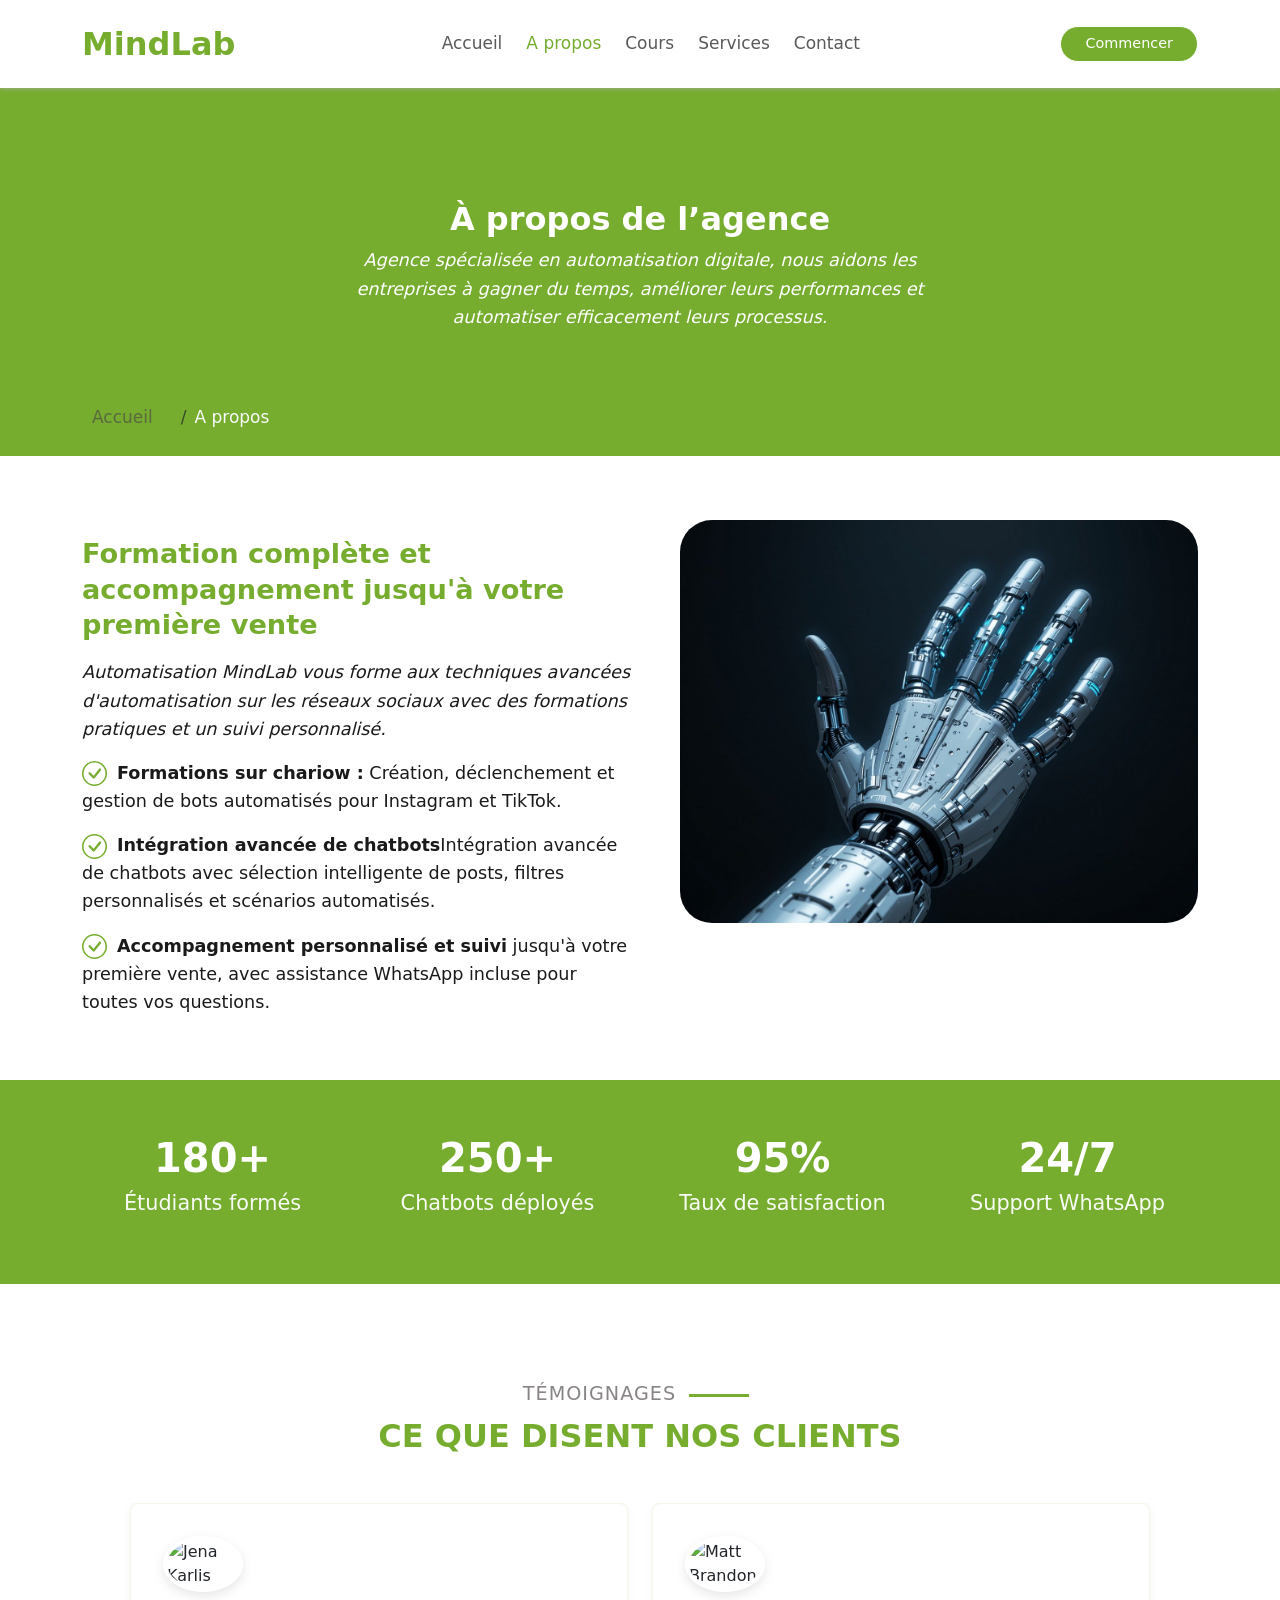
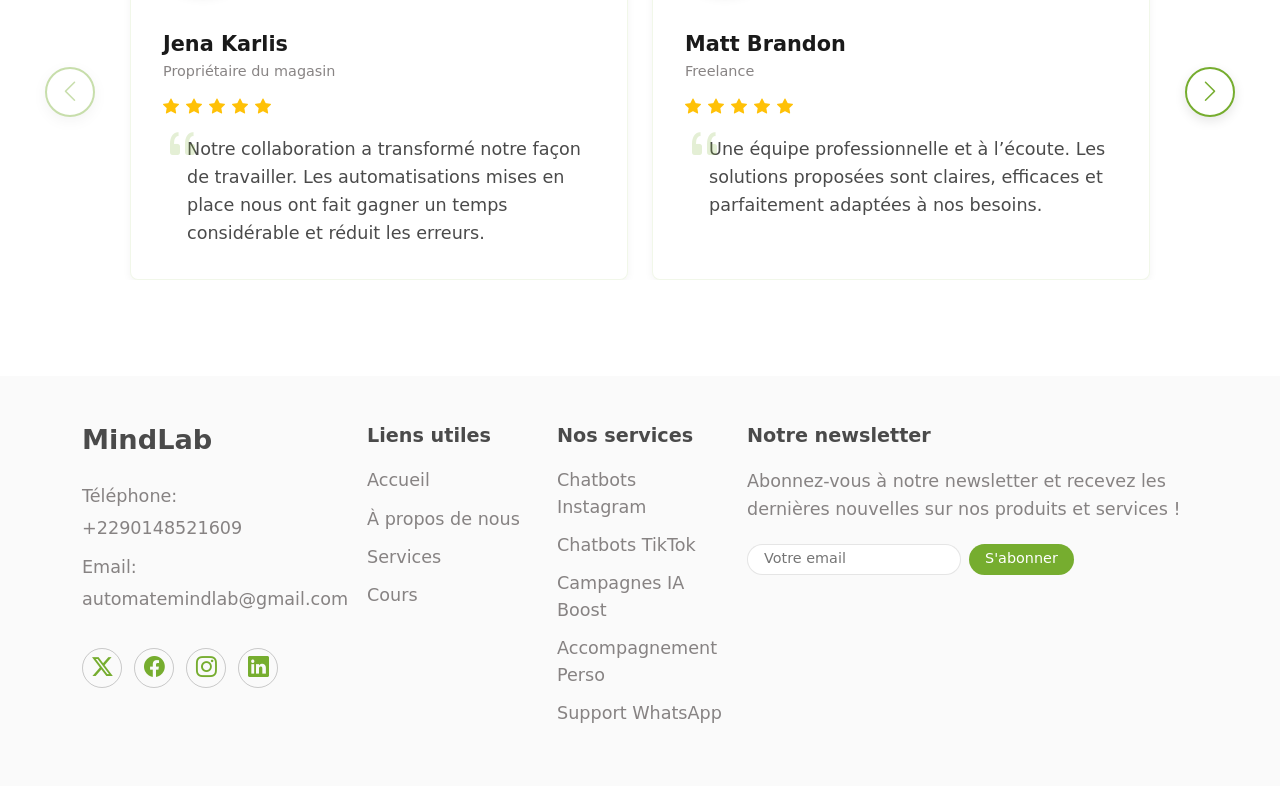
==== commit 0459cb13: "Fin provisoire" ====
--- a/pages/apropos.html
+++ b/pages/apropos.html
@@ -1,30 +1,34 @@
 <!DOCTYPE html>
 <html lang="fr">
+<head>
   <meta charset="UTF-8">
-  <meta name="viewport" content="width=device-width, initial-scale=1.0">
-  <title>Automatisation MindLab - Chatbots & Automatisation Réseaux Sociaux</title>
-
-  <link rel="preconnect" href="https://fonts.googleapis.com">
-  <link rel="preconnect" href="https://fonts.gstatic.com" crossorigin>
-  <link href="https://fonts.googleapis.com/css2?family=Montserrat:ital,wght@0,100..900;1,100..900&display=swap"
-    rel="stylesheet">
-
-  <link href="https://cdn.jsdelivr.net/npm/bootstrap@5.3.8/dist/css/bootstrap.min.css" rel="stylesheet"
-    integrity="sha384-sRIl4kxILFvY47J16cr9ZwB07vP4J8+LH7qKQnuqkuIAvNWLzeN8tE5YBujZqJLB" crossorigin="anonymous">
-  <link rel="stylesheet" href="https://cdn.jsdelivr.net/npm/bootstrap-icons@1.13.1/font/bootstrap-icons.min.css">
-  <link rel="stylesheet" href="../assets/css/style.css">
-  <link rel="stylesheet" href="../assets/css/variables.css">
-  <link rel="stylesheet" href="../assets/css/composants.css">
-  <link rel="stylesheet" href="../assets/css/apropos.css">
+<meta name="viewport" content="width=device-width, initial-scale=1.0">
+<title>Automatisation MindLab - Chatbots & Automatisation Réseaux Sociaux</title>
+
+<link rel="preconnect" href="https://fonts.googleapis.com">
+<link rel="preconnect" href="https://fonts.gstatic.com" crossorigin>
+<link href="https://fonts.googleapis.com/css2?family=Montserrat:ital,wght@0,100..900;1,100..900&display=swap"
+  rel="stylesheet">
+
+<link href="https://cdn.jsdelivr.net/npm/bootstrap@5.3.8/dist/css/bootstrap.min.css" rel="stylesheet"
+  integrity="sha384-sRIl4kxILFvY47J16cr9ZwB07vP4J8+LH7qKQnuqkuIAvNWLzeN8tE5YBujZqJLB" crossorigin="anonymous">
+<link rel="stylesheet" href="https://cdn.jsdelivr.net/npm/bootstrap-icons@1.13.1/font/bootstrap-icons.min.css">
+<link rel="stylesheet" href="../assets/css/style.css">
+<link rel="stylesheet" href="../assets/css/variables.css">
+<link rel="stylesheet" href="../assets/css/composants.css">
+<link rel="stylesheet" href="../assets/css/apropos.css">
   <link rel="stylesheet" href="../assets/css/cours.css">
   <link rel="stylesheet" href="../assets/css/formateur.css">
   <link rel="stylesheet" href="../assets/css/evenement.css">
+  <link rel="stylesheet" href="../assets/css/animations.css">
+</head>
+
 <body>
-    
+
   <header id="header">
     <nav class="navbar fixed-top navbar-expand-lg">
       <div class="container">
-        <a class="navbar-brand fw-bold fs-2 mentor text-primary" href="#">MindLab</a>
+        <a class="navbar-brand fw-bold fs-2 mentor" href="#">MindLab</a>
 
         <!-- Menu burger personnalisé pour mobile/tablette -->
         <button class="custom-burger d-lg-none" type="button" id="customBurger" aria-label="Toggle navigation">
@@ -40,20 +44,20 @@
               <a class="nav-link" aria-current="page" href="../index.html">Accueil</a>
             </li>
             <li class="nav-item">
-              <a class="nav-link active" aria-current="page" href="pages/apropos.html">A propos</a>
+              <a class="nav-link active" aria-current="page" href="apropos.html">A propos</a>
             </li>
             <li class="nav-item">
-              <a class="nav-link" aria-current="page" href="formateur.html">Services</a>
+              <a class="nav-link" aria-current="page" href="cours.html">Cours</a>
             </li>
             <li class="nav-item">
-              <a class="nav-link" aria-current="page" href="evenement.html">Cours</a>
+              <a class="nav-link" aria-current="page" href="services.html">Services</a>
             </li>
             <li class="nav-item">
-              <a class="nav-link" aria-current="page" href="#">Contact</a>
+              <a class="nav-link" aria-current="page" href="contact.html">Contact</a>
             </li>
           </ul>
           <div class="nav-item text-end ms-auto">
-            <a class="btn rounded-5 px-4" href="#">Commencer</a>
+            <a class="btn rounded-5 px-4" href="contact.html">Commencer</a>
           </div>
         </div>
       </div>
@@ -65,22 +69,22 @@
       <div class="mobile-menu-content">
         <ul class="mobile-nav-list">
           <li class="mobile-nav-item">
-            <a class="mobile-nav-link active text-primary" href="index.html">Accueil</a>
+            <a class="mobile-nav-link" href="../index.html">Accueil</a>
           </li>
           <li class="mobile-nav-item">
-            <a class="mobile-nav-link" href="cours.html">A propos</a>
+            <a class="mobile-nav-link active" href="apropos.html">A propos</a>
           </li>
           <li class="mobile-nav-item">
-            <a class="mobile-nav-link" href="formateur.html">Services</a>
+            <a class="mobile-nav-link" href="cours.html">Cours</a>
           </li>
           <li class="mobile-nav-item">
-            <a class="mobile-nav-link" href="evenement.html">Cours</a>
+            <a class="mobile-nav-link" href="services.html">Services</a>
           </li>
           <li class="mobile-nav-item">
-            <a class="mobile-nav-link" href="#">Contact</a>
+            <a class="mobile-nav-link" href="contact.html">Contact</a>
           </li>
           <li class="mobile-nav-item mt-4">
-            <a class="btn rounded-5 px-4 w-100 text-center d-block" href="#">Commencer</a>
+            <a class="btn rounded-5 px-4 py-3 w-100 text-center d-block" href="contact.html">Commencer</a>
           </li>
         </ul>
       </div>
@@ -88,221 +92,313 @@
 
   </header>
 
-    <section id="section7">
-    <div class="col-12 col-xl-6 col-md-10 col-sm-8 text-center mb-5">
-        <h3>À propos de nous</h3>
-        <p>Odio et unde deleniti. Deserunt numquam exercice. Officiis quo odio sint voluptas consequatur ut a odio voluptatem. Asseyez-vous dolorum debitis veritatis natus dolores. Quasi ratione sint. Asseyez-vous quaerat ipsum dolorem.</p>
-    </div> 
-    
-    <nav aria-label="breadcrumb" style="width: 100%; background-color: blue; box-shadow: none !important;">
-        <div class="container">
-            <ol class="breadcrumb " style="color: white !important;">
-                <li class="breadcrumb-item"><a href="#" class="text-light" style="text-decoration: none;">Maison</a></li>
-                <li class="breadcrumb-item active text-light" aria-current="page" class="text-light">A propos</li>
-              </ol>
-        </div>
-      </nav>
-    </section>
-
-    <section class="container section1">
-        <div class="row my-5 g-3">
-          <div class="col-md-6 col-12 order-2 order-md-1">
-            <h3 style="font-weight: 700; font-size: 30px;">Voluptatem dignissimos provident quasi corporis</h3>
-            <p style="font-style: italic;">Lorem ipsum dolor sit amet, consectetur adipiscing elit, sed do eiusmod tempor incididunt ut labore et dolore magna aliqua.</p>
-              <p><svg style="margin-right: 10px;" xmlns="http://www.w3.org/2000/svg" width="25" height="25" fill="rgb(30, 113, 185)" class="bi bi-check-circle" viewBox="0 0 16 16">
-                    <path d="M8 15A7 7 0 1 1 8 1a7 7 0 0 1 0 14m0 1A8 8 0 1 0 8 0a8 8 0 0 0 0 16"/>
-                    <path d="m10.97 4.97-.02.022-3.473 4.425-2.093-2.094a.75.75 0 0 0-1.06 1.06L6.97 11.03a.75.75 0 0 0 1.079-.02l3.992-4.99a.75.75 0 0 0-1.071-1.05"/>
-                  </svg>Ullamco laboris nisi ut aliquip ex ea commodo consequat.</p>
-              <p><svg style="margin-right: 10px;" xmlns="http://www.w3.org/2000/svg" width="25" height="25" fill="rgb(30, 113, 185)" class="bi bi-check-circle" viewBox="0 0 16 16">
-                    <path d="M8 15A7 7 0 1 1 8 1a7 7 0 0 1 0 14m0 1A8 8 0 1 0 8 0a8 8 0 0 0 0 16"/>
-                    <path d="m10.97 4.97-.02.022-3.473 4.425-2.093-2.094a.75.75 0 0 0-1.06 1.06L6.97 11.03a.75.75 0 0 0 1.079-.02l3.992-4.99a.75.75 0 0 0-1.071-1.05"/>
-                  </svg>Duis aute irure dolor in reprehenderit in voluptate velit.</p>
-              <p><svg style="margin-right: 10px;" xmlns="http://www.w3.org/2000/svg" width="25" height="25" fill="rgb(30, 113, 185)" class="bi bi-check-circle" viewBox="0 0 16 16">
-                    <path d="M8 15A7 7 0 1 1 8 1a7 7 0 0 1 0 14m0 1A8 8 0 1 0 8 0a8 8 0 0 0 0 16"/>
-                    <path d="m10.97 4.97-.02.022-3.473 4.425-2.093-2.094a.75.75 0 0 0-1.06 1.06L6.97 11.03a.75.75 0 0 0 1.079-.02l3.992-4.99a.75.75 0 0 0-1.071-1.05"/>
-                  </svg>Ullamco laboris nisi ut aliquip ex ea commodo consequat. Duis aute irure dolor in reprehenderit in voluptate trideta storacalaperda mastiro dolore eu fugiat nulla pariatur.</p>
-            
-          </div>
-          <div class="col-md-6 col-12 order-1 order-md-2">
-            <img src="img/about.jpg" class="w-100" alt="">
-          </div>
-        </div>
-      </section>
-
-      <section class="container-fluid section2 ">
-        <div class="container text-center">
-          <div class="row">
-            <div class="col-12 col-md-6  col-lg-3 my-5" style="color: rgb(170, 155, 128);"><span class="box text-primary">1232</span> <br> Étudiants</div>
-            <div class="col-12 col-md-6  col-lg-3 my-5" style="color: rgb(170, 155, 128);"><span class="box text-primary">64</span> <br> Cours</div>
-            <div class="col-12 col-md-6  col-lg-3 my-5" style="color: rgb(170, 155, 128);"><span class="box text-primary">42</span> <br> Événements</div>
-            <div class="col-12 col-md-6  col-lg-3 my-5" style="color: rgb(170, 155, 128);"><span class="box text-primary">24</span> <br> Formateurs</div>
-          </div>
-        </div>
-    </section>
-
-    <section id="section8" class="container mt-5">
-        <div class="row">
-          <div>
-            <span class="me-2">TÉMOIGNAGES</span>
-            <div class="ligne"></div>
-            <h2 class="fw-bold">QU'EST CE QU'ILS DISENT</h2>
-          </div>
-          <div class="col-12 mx-5 col-lg-5">
-            <div class="col-12 p-0 m-0">
-              <div>
-                <img src="img/testimonials-3.jpg" alt="" class="img-fluid rounded" width="80px" style="display: inline-block; position: relative; top: 120px; left: -50px;">
-                <div class="border ps-5 pe-3 pt-5 pb-4">
-                  <h5 class="py-0 my-0">Jena Karlis</h5>
-                <p class="my-0 py-0" style="color: rgb(171, 179, 177);">Propriétaire du magasin</p>
-                <i class="bi bi-star-fill" style="color: rgb(255, 230, 0);"></i>
-                <i class="bi bi-star-fill" style="color: rgb(255, 230, 0);"></i>
-                <i class="bi bi-star-fill" style="color: rgb(255, 230, 0);"></i>
-                <i class="bi bi-star-fill" style="color: rgb(255, 230, 0);"></i>
-                <i class="bi bi-star-fill" style="color: rgb(255, 230, 0);"></i>
-                <br>
-                <p > <i class="bi bi-quote" style="font-size: 40px; color: rgba(69, 236, 222, 0.486);" ></i>
-                   Lorem ipsum dolor sit amet consectetur adipisicing elit. Consequatur, cum minima animi necessitatibus, corrupti beatae sit saepe rerum eius autem expedita nobis vel optio ab aliquam dicta distinctio voluptate libero?
-                  </p>
+  <section id="section7">
+    <div class="col-12 col-xl-6 col-md-10 col-sm-8 text-center mb-5 px-2">
+      <h3>À propos de l’agence</h3>
+      <p>Agence spécialisée en automatisation digitale, nous aidons les entreprises à gagner du temps, améliorer leurs performances et automatiser efficacement leurs processus.
+      </p>
+        </p>
+    </div>
+
+    <nav aria-label="breadcrumb"
+      style="width: 100%; background-color: var(--color-primary); box-shadow: none !important;">
+      <div class="container">
+        <ol class="breadcrumb " style="color: white !important;">
+          <li class="breadcrumb-item"><a href="../index.html" class=""
+              style="text-decoration: none; color: var(--color-text);">Accueil</a></li>
+          <li class="breadcrumb-item active text-light" aria-current="page" class="text-light">A propos</li>
+        </ol>
+      </div>
+    </nav>
+  </section>
+
+  <section class="container section1">
+    <div class="row my-lg-5 my-2 mb-5 g-3">
+      <!-- Image en haut sur mobile/tablette, à droite sur desktop -->
+      <div class="col-12 col-lg-6 order-2">
+        <div class="section1-image-wrapper">
+          <img src="../assets/img/ai-generated-9342713_1280.jpg" class="section1-image w-100 rounded-5"
+            alt="Formation automatisation">
+        </div>
+      </div>
+      <!-- Texte en bas sur mobile/tablette, à gauche sur desktop -->
+      <div class="col-12 col-lg-6 order-1">
+        <h3 class="my-3">Formation complète et accompagnement jusqu'à votre première vente</h3>
+        <p style="font-style: italic;">Automatisation MindLab vous forme aux techniques avancées d'automatisation sur
+          les réseaux sociaux avec des formations pratiques et un suivi personnalisé.</p>
+        <p><svg style="margin-right: 10px;" xmlns="http://www.w3.org/2000/svg" width="25" height="25"
+            fill="rgb(30, 113, 185)" class="bi bi-check-circle" viewBox="0 0 16 16">
+            <path d="M8 15A7 7 0 1 1 8 1a7 7 0 0 1 0 14m0 1A8 8 0 1 0 8 0a8 8 0 0 0 0 16" />
+            <path
+              d="m10.97 4.97-.02.022-3.473 4.425-2.093-2.094a.75.75 0 0 0-1.06 1.06L6.97 11.03a.75.75 0 0 0 1.079-.02l3.992-4.99a.75.75 0 0 0-1.071-1.05" />
+          </svg><span class="fw-bold">Formations sur chariow :</span> Création, déclenchement et gestion de bots
+          automatisés pour Instagram et TikTok.</p>
+        <p><svg style="margin-right: 10px;" xmlns="http://www.w3.org/2000/svg" width="25" height="25"
+            fill="rgb(30, 113, 185)" class="bi bi-check-circle" viewBox="0 0 16 16">
+            <path d="M8 15A7 7 0 1 1 8 1a7 7 0 0 1 0 14m0 1A8 8 0 1 0 8 0a8 8 0 0 0 0 16" />
+            <path
+              d="m10.97 4.97-.02.022-3.473 4.425-2.093-2.094a.75.75 0 0 0-1.06 1.06L6.97 11.03a.75.75 0 0 0 1.079-.02l3.992-4.99a.75.75 0 0 0-1.071-1.05" />
+          </svg><span class="fw-bold">Intégration avancée de chatbots</span>Intégration avancée de chatbots avec
+          sélection intelligente de posts, filtres personnalisés et scénarios automatisés.</span></p>
+        <p><svg style="margin-right: 10px;" xmlns="http://www.w3.org/2000/svg" width="25" height="25"
+            fill="rgb(30, 113, 185)" class="bi bi-check-circle" viewBox="0 0 16 16">
+            <path d="M8 15A7 7 0 1 1 8 1a7 7 0 0 1 0 14m0 1A8 8 0 1 0 8 0a8 8 0 0 0 0 16" />
+            <path
+              d="m10.97 4.97-.02.022-3.473 4.425-2.093-2.094a.75.75 0 0 0-1.06 1.06L6.97 11.03a.75.75 0 0 0 1.079-.02l3.992-4.99a.75.75 0 0 0-1.071-1.05" />
+          </svg><span class="fw-bold">Accompagnement personnalisé et suivi</span> jusqu'à votre première vente, avec
+          assistance WhatsApp incluse pour toutes vos questions.</span></p>
+
+
+        
+      </div>
+    </div>
+  </section>
+
+  <section class="container-fluid section2">
+    <div class="container text-center">
+      <div class="row g-3 g-md-4">
+        <div class="col-6 col-md-6 col-lg-3">
+          <div class="section2-item">
+            <span class="box">180+</span>
+            <p class="section2-label">Étudiants formés</p>
+          </div>
+        </div>
+        <div class="col-6 col-md-6 col-lg-3">
+          <div class="section2-item">
+            <span class="box">250+</span>
+            <p class="section2-label">Chatbots déployés</p>
+          </div>
+        </div>
+        <div class="col-6 col-md-6 col-lg-3">
+          <div class="section2-item">
+            <span class="box">95%</span>
+            <p class="section2-label">Taux de satisfaction</p>
+          </div>
+        </div>
+        <div class="col-6 col-md-6 col-lg-3">
+          <div class="section2-item">
+            <span class="box">24/7</span>
+            <p class="section2-label">Support WhatsApp</p>
+          </div>
+        </div>
+      </div>
+    </div>
+  </section>
+
+  <section id="section8" class="container py-5 my-5">
+    <div class="section8-header mb-5">
+      <span class="section8-label">TÉMOIGNAGES</span>
+      <div class="section8-line"></div>
+      <h2 class="section8-title">CE QUE DISENT NOS CLIENTS</h2>
+    </div>
+
+    <!-- Carousel Container -->
+    <div class="testimonial-carousel-wrapper">
+      <div class="testimonial-carousel-container">
+        <div class="testimonial-carousel-track" id="testimonialCarousel">
+          <!-- Témoignage 1 -->
+          <div class="testimonial-slide">
+            <div class="testimonial-card">
+              <div class="testimonial-image-wrapper">
+                <img src="../assets/img1/testimonials-3.jpg" alt="Jena Karlis" class="testimonial-image">
+              </div>
+              <div class="testimonial-content">
+                <h5 class="testimonial-name">Jena Karlis</h5>
+                <p class="testimonial-role">Propriétaire du magasin</p>
+                <div class="testimonial-stars">
+                  <i class="bi bi-star-fill"></i>
+                  <i class="bi bi-star-fill"></i>
+                  <i class="bi bi-star-fill"></i>
+                  <i class="bi bi-star-fill"></i>
+                  <i class="bi bi-star-fill"></i>
                 </div>
-              </div>
-              </div>
-          </div>
-          <div class="ms-5 col-12 col-lg-5">
-            <div class="col-12">
-              <img src="img/testimonials-4.jpg" alt="" class="img-fluid rounded" width="80px" style="display: inline; position: relative; top: 120px; left: -50px;">
-                <div class="border ps-5 pe-3 pt-5 pb-4">
-                  <h5 class="py-0 my-0">Matt Brandon</h5>
-                <p class="my-0 py-0" style="color: rgb(171, 179, 177);">Freelance</p>
-                <i class="bi bi-star-fill" style="color: rgb(255, 230, 0);"></i>
-                <i class="bi bi-star-fill" style="color: rgb(255, 230, 0);"></i>
-                <i class="bi bi-star-fill" style="color: rgb(255, 230, 0);"></i>
-                <i class="bi bi-star-fill" style="color: rgb(255, 230, 0);"></i>
-                <i class="bi bi-star-fill" style="color: rgb(255, 230, 0);"></i>
-                <br>
-                <p > <i class="bi bi-quote" style="font-size: 40px; color: rgba(69, 236, 222, 0.486);" ></i>
-                   Lorem ipsum dolor sit amet consectetur adipisicing elit. Consequatur, cum minima animi necessitatibus, corrupti beatae sit saepe rerum eius autem expedita nobis vel optio ab aliquam dicta distinctio voluptate libero?
-                  </p>
-              
+                <p class="testimonial-text">
+                  <i class="bi bi-quote testimonial-quote"></i>
+                  Notre collaboration a transformé notre façon de travailler. Les automatisations mises en place nous ont fait gagner un temps considérable et réduit les erreurs.
+                </p>
+              </div>
+            </div>
+          </div>
+
+          <!-- Témoignage 2 -->
+          <div class="testimonial-slide">
+            <div class="testimonial-card">
+              <div class="testimonial-image-wrapper">
+                <img src="../assets/img1/testimonials-4.jpg" alt="Matt Brandon" class="testimonial-image">
+              </div>
+              <div class="testimonial-content">
+                <h5 class="testimonial-name">Matt Brandon</h5>
+                <p class="testimonial-role">Freelance</p>
+                <div class="testimonial-stars">
+                  <i class="bi bi-star-fill"></i>
+                  <i class="bi bi-star-fill"></i>
+                  <i class="bi bi-star-fill"></i>
+                  <i class="bi bi-star-fill"></i>
+                  <i class="bi bi-star-fill"></i>
                 </div>
-              </div>
-          </div>
-          <div class="col-12 mx-5 col-lg-5">
-            <div class="col-12 p-0 m-0">
-              <div>
-                <img src="img/testimonials-5.jpg" alt="" class="img-fluid rounded" width="80px" style="display: inline-block; position: relative; top: 120px; left: -50px;">
-                <div class="border ps-5 pe-3 pt-5 pb-4">
-                  <h5 class="py-0 my-0">John Larson</h5>
-                <p class="my-0 py-0" style="color: rgb(171, 179, 177);">Entrepreneur</p>
-                <i class="bi bi-star-fill" style="color: rgb(255, 230, 0);"></i>
-                <i class="bi bi-star-fill" style="color: rgb(255, 230, 0);"></i>
-                <i class="bi bi-star-fill" style="color: rgb(255, 230, 0);"></i>
-                <i class="bi bi-star-fill" style="color: rgb(255, 230, 0);"></i>
-                <i class="bi bi-star-fill" style="color: rgb(255, 230, 0);"></i>
-                <br>
-                <p > <i class="bi bi-quote" style="font-size: 40px; color: rgba(69, 236, 222, 0.486);" ></i>
-                   Lorem ipsum dolor sit amet consectetur adipisicing elit. Consequatur, cum minima animi necessitatibus, corrupti beatae sit saepe rerum eius autem expedita nobis vel optio ab aliquam dicta distinctio voluptate libero?
-                  </p>
+                <p class="testimonial-text">
+                  <i class="bi bi-quote testimonial-quote"></i>
+                  Une équipe professionnelle et à l’écoute. Les solutions proposées sont claires, efficaces et parfaitement adaptées à nos besoins.
+
+                </p>
+              </div>
+            </div>
+          </div>
+
+          <!-- Témoignage 3 -->
+          <div class="testimonial-slide">
+            <div class="testimonial-card">
+              <div class="testimonial-image-wrapper">
+                <img src="../assets/img1/testimonials-5.jpg" alt="John Larson" class="testimonial-image">
+              </div>
+              <div class="testimonial-content">
+                <h5 class="testimonial-name">John Larson</h5>
+                <p class="testimonial-role">Entrepreneur</p>
+                <div class="testimonial-stars">
+                  <i class="bi bi-star-fill"></i>
+                  <i class="bi bi-star-fill"></i>
+                  <i class="bi bi-star-fill"></i>
+                  <i class="bi bi-star-fill"></i>
+                  <i class="bi bi-star-fill"></i>
                 </div>
-              </div>
-              </div>
-          </div>
-          <div class="ms-5 col-12 col-lg-5">
-            <div class="col-12">
-              <img src="img/testimonials-1.jpg" alt="" class="img-fluid rounded" width="80px" style="display: inline; position: relative; top: 120px; left: -50px;">
-                <div class="border ps-5 pe-3 pt-5 pb-4">
-                  <h5 class="py-0 my-0">Saul Goodman</h5>
-                <p class="my-0 py-0" style="color: rgb(171, 179, 177);">PDG & Fondateur</p>
-                <i class="bi bi-star-fill" style="color: rgb(255, 230, 0);"></i>
-                <i class="bi bi-star-fill" style="color: rgb(255, 230, 0);"></i>
-                <i class="bi bi-star-fill" style="color: rgb(255, 230, 0);"></i>
-                <i class="bi bi-star-fill" style="color: rgb(255, 230, 0);"></i>
-                <i class="bi bi-star-fill" style="color: rgb(255, 230, 0);"></i>
-                <br>
-                <p > <i class="bi bi-quote" style="font-size: 40px; color: rgba(69, 236, 222, 0.486);" ></i>
-                   Lorem ipsum dolor sit amet consectetur adipisicing elit. Consequatur, cum minima animi necessitatibus, corrupti beatae sit saepe rerum eius autem expedita nobis vel optio ab aliquam dicta distinctio voluptate libero?
-                  </p>
-              
+                <p class="testimonial-text">
+                  <i class="bi bi-quote testimonial-quote"></i>
+                  Grâce à leur accompagnement, nous avons automatisé plusieurs processus clés et amélioré notre productivité dès les premières semaines.
+
+                </p>
+              </div>
+            </div>
+          </div>
+
+          <!-- Témoignage 4 -->
+          <div class="testimonial-slide">
+            <div class="testimonial-card">
+              <div class="testimonial-image-wrapper">
+                <img src="../assets/img1/testimonials-1.jpg" alt="Saul Goodman" class="testimonial-image">
+              </div>
+              <div class="testimonial-content">
+                <h5 class="testimonial-name">Saul Goodman</h5>
+                <p class="testimonial-role">PDG & Fondateur</p>
+                <div class="testimonial-stars">
+                  <i class="bi bi-star-fill"></i>
+                  <i class="bi bi-star-fill"></i>
+                  <i class="bi bi-star-fill"></i>
+                  <i class="bi bi-star-fill"></i>
+                  <i class="bi bi-star-fill"></i>
                 </div>
-              </div>
-          </div>
-        </div>
-    </section>
-
-    <footer class="footer-wrapper">
-      <div class="container py-5">
-        <div class="row g-4">
-          <!-- Colonne 1: MindLab -->
-          <div class="col-lg-3 col-md-6 col-12">
-            <h4 class="footer-brand">MindLab</h4>
-            <div class="footer-contact">
-              <p class="footer-phone">Téléphone: +33 6 59 59 59 59</p>
-              <p class="footer-email">Email: contact@mindlab.fr</p>
+                <p class="testimonial-text">
+                  <i class="bi bi-quote testimonial-quote"></i>
+                  Une vraie expertise en automatisation. Le résultat est concret, mesurable et parfaitement intégré à notre organisation.
+
+                </p>
+              </div>
             </div>
-            <div class="footer-social">
-              <a href="#" class="footer-social-icon" aria-label="Twitter">
-                <i class="bi bi-twitter-x"></i>
-              </a>
-              <a href="#" class="footer-social-icon" aria-label="Facebook">
-                <i class="bi bi-facebook"></i>
-              </a>
-              <a href="#" class="footer-social-icon" aria-label="Instagram">
-                <i class="bi bi-instagram"></i>
-              </a>
-              <a href="#" class="footer-social-icon" aria-label="LinkedIn">
-                <i class="bi bi-linkedin"></i>
-              </a>
+          </div>
+        </div>
+      </div>
+
+      <!-- Navigation Buttons (Desktop) -->
+      <button class="testimonial-carousel-btn testimonial-carousel-prev" id="testimonialPrev"
+        aria-label="Témoignage précédent">
+        <i class="bi bi-chevron-left"></i>
+      </button>
+      <button class="testimonial-carousel-btn testimonial-carousel-next" id="testimonialNext"
+        aria-label="Témoignage suivant">
+        <i class="bi bi-chevron-right"></i>
+      </button>
+
+      <!-- Navigation Controls (Mobile) -->
+      <div class="testimonial-carousel-mobile-controls">
+        <button class="testimonial-carousel-btn-mobile testimonial-carousel-prev-mobile" id="testimonialPrevMobile"
+          aria-label="Témoignage précédent">
+          <i class="bi bi-chevron-left"></i>
+        </button>
+        <!-- Dots Navigation -->
+        <div class="testimonial-carousel-dots" id="testimonialDots"></div>
+        <button class="testimonial-carousel-btn-mobile testimonial-carousel-next-mobile" id="testimonialNextMobile"
+          aria-label="Témoignage suivant">
+          <i class="bi bi-chevron-right"></i>
+        </button>
+      </div>
+    </div>
+  </section>
+
+  <footer class="footer-wrapper">
+    <div class="container py-5">
+      <div class="row g-4">
+        <!-- Colonne 1: MindLab -->
+        <div class="col-lg-3 col-md-6 col-12">
+          <h4 class="footer-brand">MindLab</h4>
+          <div class="footer-contact">
+            <p class="footer-phone">Téléphone: +2290148521609</p>
+            <p class="footer-email">Email: automatemindlab@gmail.com</p>
+          </div>
+          <div class="footer-social">
+            <a href="#" class="footer-social-icon" aria-label="Twitter">
+              <i class="bi bi-twitter-x"></i>
+            </a>
+            <a href="#" class="footer-social-icon" aria-label="Facebook">
+              <i class="bi bi-facebook"></i>
+            </a>
+            <a href="#" class="footer-social-icon" aria-label="Instagram">
+              <i class="bi bi-instagram"></i>
+            </a>
+            <a href="#" class="footer-social-icon" aria-label="LinkedIn">
+              <i class="bi bi-linkedin"></i>
+            </a>
+          </div>
+        </div>
+
+        <!-- Colonne 2: Liens utiles -->
+        <div class="col-lg-2 col-md-6 col-12">
+          <h5 class="footer-heading">Liens utiles</h5>
+          <ul class="footer-links">
+            <li><a href="../index.html" class="footer-link">Accueil</a></li>
+            <li><a href="apropos.html" class="footer-link">À propos de nous</a></li>
+            <li><a href="services.html" class="footer-link">Services</a></li>
+            <li><a href="cours.html" class="footer-link">Cours</a></li>
+          </ul>
+        </div>
+
+        <!-- Colonne 3: Nos services -->
+        <div class="col-lg-2 col-md-6 col-12">
+          <h5 class="footer-heading">Nos services</h5>
+          <ul class="footer-links">
+            <li><a href="services.html" class="footer-link">Chatbots Instagram</a></li>
+            <li><a href="services.html" class="footer-link">Chatbots TikTok</a></li>
+            <li><a href="services.html" class="footer-link">Campagnes IA Boost</a></li>
+            <li><a href="services.html" class="footer-link">Accompagnement Perso</a></li>
+            <li><a href="services.html" class="footer-link">Support WhatsApp</a></li>
+          </ul>
+        </div>
+
+        <!-- Colonne 4: Newsletter -->
+        <div class="col-lg-5 col-md-6 col-12">
+          <h5 class="footer-heading">Notre newsletter</h5>
+          <p class="footer-newsletter-text">Abonnez-vous à notre newsletter et recevez les dernières nouvelles sur nos
+            produits et services !</p>
+          <form class="footer-newsletter-form">
+            <div class="footer-newsletter-input-wrapper">
+              <input type="email" class="footer-newsletter-input" id="footerEmail" placeholder="Votre email"
+                aria-label="Adresse email">
+              <button type="submit" class="footer-newsletter-btn">S'abonner</button>
             </div>
-          </div>
-  
-          <!-- Colonne 2: Liens utiles -->
-          <div class="col-lg-2 col-md-6 col-12">
-            <h5 class="footer-heading">Liens utiles</h5>
-            <ul class="footer-links">
-              <li><a href="#" class="footer-link">Maison</a></li>
-              <li><a href="#" class="footer-link">À propos de nous</a></li>
-              <li><a href="#" class="footer-link">Services</a></li>
-              <li><a href="#" class="footer-link">Conditions d'utilisation</a></li>
-              <li><a href="#" class="footer-link">Politique de confidentialité</a></li>
-            </ul>
-          </div>
-  
-          <!-- Colonne 3: Nos services -->
-          <div class="col-lg-2 col-md-6 col-12">
-            <h5 class="footer-heading">Nos services</h5>
-            <ul class="footer-links">
-              <li><a href="#" class="footer-link">Chatbots Instagram</a></li>
-              <li><a href="#" class="footer-link">Chatbots TikTok</a></li>
-              <li><a href="#" class="footer-link">Campagnes IA Boost</a></li>
-              <li><a href="#" class="footer-link">Accompagnement Perso</a></li>
-              <li><a href="#" class="footer-link">Support WhatsApp</a></li>
-            </ul>
-          </div>
-  
-          <!-- Colonne 4: Newsletter -->
-          <div class="col-lg-5 col-md-6 col-12">
-            <h5 class="footer-heading">Notre newsletter</h5>
-            <p class="footer-newsletter-text">Abonnez-vous à notre newsletter et recevez les dernières nouvelles sur nos
-              produits et services !</p>
-            <form class="footer-newsletter-form">
-              <div class="footer-newsletter-input-wrapper">
-                <input type="email" class="footer-newsletter-input" id="footerEmail" placeholder="Votre email"
-                  aria-label="Adresse email">
-                <button type="submit" class="footer-newsletter-btn">S'abonner</button>
-              </div>
-            </form>
-          </div>
-        </div>
-      </div>
-    </footer>
-  
-    <a href="#header" id="fleche" class="flechebas d-flex align-items-center justify-content-center active rounded-pill">
-      <i class="bi bi-arrow-up-short"></i>
-    </a>
-  
-    <script src="https://cdn.jsdelivr.net/npm/bootstrap@5.3.8/dist/js/bootstrap.bundle.min.js"
-      integrity="sha384-FKyoEForCGlyvwx9Hj09JcYn3nv7wiPVlz7YYwJrWVcXK/BmnVDxM+D2scQbITxI"
-      crossorigin="anonymous"></script>
-    <script src="assets/js/script.js"></script>
+          </form>
+        </div>
+      </div>
+    </div>
+  </footer>
+
+  <a href="#header" id="fleche" class="flechebas d-flex align-items-center justify-content-center active rounded-pill">
+    <i class="bi bi-arrow-up-short"></i>
+  </a>
+
+  <script src="https://cdn.jsdelivr.net/npm/bootstrap@5.3.8/dist/js/bootstrap.bundle.min.js"
+    integrity="sha384-FKyoEForCGlyvwx9Hj09JcYn3nv7wiPVlz7YYwJrWVcXK/BmnVDxM+D2scQbITxI"
+    crossorigin="anonymous"></script>
+  <script src="../assets/js/script.js"></script>
+  <script src="../assets/js/scroll-animations.js"></script>
 
 </body>
+
 </html>
--- a/assets/css/style.css
+++ b/assets/css/style.css
@@ -22,6 +22,7 @@
 
 nav .mentor {
     margin-right: 100px;
+    color: var(--color-primary) !important;
 }
 
 header .navbar ul li a:hover {
@@ -723,7 +724,7 @@
 }
 
 .section5-label {
-    color: var(--color-text);
+    color: var(--color-primary);
     font-size: var(--fs-sm);
     font-weight: var(--fw-medium);
     margin-right: 0.5rem;
@@ -741,7 +742,7 @@
 .section5-title {
     font-size: var(--fs-xl);
     font-weight: var(--fw-bold);
-    color: var(--color-primary);
+    color: var(--color-dark);
     margin-top: 0.5rem;
     display: block;
 }
--- a/assets/css/apropos.css
+++ b/assets/css/apropos.css
@@ -1,6 +1,6 @@
 
 section#section7 {
-    background-color: rgb(44, 44, 245);
+    background-color: var(--color-primary);
     padding: 200px 0px 0px;
     height: 100%;
     width: 100%;
@@ -11,13 +11,479 @@
     color: white;
 }
 
-section#section8 .ligne {
-    height: 2%;
-    width: 10%;
-    background-color: #3b59c4;
+section#section7 h3 {
+    font-size: var(--fs-xl);
+    font-weight: var(--fw-bold);
+    color: var(--color-white);
+}
+
+section#section7 p {
+    font-size: var(--fs-0);
+    color: var(--color-white);
+    line-height: 1.6;
+    font-style: italic;
+}
+
+/* Section 8 - Témoignages */
+section#section8 {
+    padding: 4rem 0;
+}
+
+.section8-header {
+    text-align: center;
+    margin-bottom: 3rem;
+}
+
+.section8-label {
+    color: var(--color-text);
+    font-size: var(--fs-sm);
+    font-weight: var(--fw-medium);
+    margin-right: 0.5rem;
+    text-transform: uppercase;
+    letter-spacing: 1px;
+}
+
+.section8-line {
+    height: 3px;
+    width: 60px;
+    background-color: var(--color-primary);
     display: inline-block;
-}
-
-section#section8 span {
-    color: rgb(171, 179, 177);
-}
+    margin-right: 0.5rem;
+    vertical-align: middle;
+}
+
+.section8-title {
+    font-size: var(--fs-xl);
+    font-weight: var(--fw-bold);
+    color: var(--color-primary);
+    margin-top: 0.5rem;
+    display: block;
+}
+
+/* Carousel Container */
+.testimonial-carousel-wrapper {
+    position: relative;
+    width: 100%;
+    padding: 0 3rem;
+    margin: 0 auto;
+}
+
+.testimonial-carousel-container {
+    position: relative;
+    width: 100%;
+    overflow: hidden;
+    margin: 0 auto;
+}
+
+.testimonial-carousel-track {
+    display: flex;
+    transition: transform 0.6s cubic-bezier(0.25, 0.46, 0.45, 0.94);
+    will-change: transform;
+}
+
+.testimonial-slide {
+    min-width: 100%;
+    padding: 0 0.75rem;
+    box-sizing: border-box;
+}
+
+@media (min-width: 768px) {
+    .testimonial-slide {
+        min-width: 50%;
+    }
+}
+
+/* Cartes de témoignages */
+.testimonial-card {
+    background-color: var(--color-white);
+    border: 1px solid rgba(var(--color-primary-rgb), 0.1);
+    border-radius: 8px;
+    padding: 2rem;
+    position: relative;
+    height: 100%;
+    display: flex;
+    flex-direction: column;
+    transition: all 0.3s ease;
+    box-shadow: 0 2px 8px rgba(0, 0, 0, 0.05);
+}
+
+.testimonial-card:hover {
+    transform: translateY(-5px);
+    box-shadow: 0 8px 20px rgba(var(--color-primary-rgb), 0.15);
+    border-color: var(--color-primary);
+}
+
+.testimonial-image-wrapper {
+    position: relative;
+    width: 80px;
+    height: 80px;
+    margin-bottom: 1rem;
+    z-index: 2;
+}
+
+.testimonial-image {
+    width: 80px;
+    height: 80px;
+    border-radius: 50%;
+    object-fit: cover;
+    border: 4px solid var(--color-white);
+    box-shadow: 0 4px 12px rgba(0, 0, 0, 0.1);
+    position: relative;
+    z-index: 2;
+}
+
+.testimonial-content {
+    flex: 1;
+    display: flex;
+    flex-direction: column;
+}
+
+.testimonial-name {
+    font-size: var(--fs-base);
+    font-weight: var(--fw-bold);
+    color: var(--color-dark);
+    margin-bottom: 0.25rem;
+}
+
+.testimonial-role {
+    font-size: var(--fs-s);
+    color: var(--color-text);
+    margin-bottom: 0.75rem;
+}
+
+.testimonial-stars {
+    margin-bottom: 1rem;
+}
+
+.testimonial-stars i {
+    color: #ffc107;
+    font-size: 1rem;
+    margin-right: 2px;
+}
+
+.testimonial-text {
+    font-size: var(--fs-0);
+    color: var(--color-text-secondary);
+    line-height: 1.6;
+    margin: 0;
+    position: relative;
+    padding-left: 1.5rem;
+}
+
+.testimonial-quote {
+    font-size: 2.5rem;
+    color: rgba(var(--color-primary-rgb), 0.2);
+    position: absolute;
+    left: 0;
+    top: -10px;
+    line-height: 1;
+}
+
+/* Navigation Buttons (Desktop) */
+.testimonial-carousel-btn {
+    position: absolute;
+    top: 50%;
+    transform: translateY(-50%);
+    background-color: var(--color-white);
+    border: 2px solid var(--color-primary);
+    color: var(--color-primary);
+    width: 50px;
+    height: 50px;
+    border-radius: 50%;
+    display: flex;
+    align-items: center;
+    justify-content: center;
+    cursor: pointer;
+    z-index: 10;
+    transition: all 0.3s ease;
+    font-size: 1.5rem;
+    box-shadow: 0 4px 12px rgba(0, 0, 0, 0.1);
+}
+
+.testimonial-carousel-btn:hover {
+    background-color: var(--color-primary);
+    color: var(--color-white);
+    transform: translateY(-50%) scale(1.1);
+    box-shadow: 0 6px 16px rgba(var(--color-primary-rgb), 0.3);
+}
+
+.testimonial-carousel-btn:active {
+    transform: translateY(-50%) scale(0.95);
+}
+
+.testimonial-carousel-btn:disabled {
+    opacity: 0.4;
+    cursor: not-allowed;
+    pointer-events: none;
+}
+
+.testimonial-carousel-prev {
+    left: -25px;
+}
+
+.testimonial-carousel-next {
+    right: -25px;
+}
+
+/* Navigation Controls Mobile */
+.testimonial-carousel-mobile-controls {
+    display: none;
+    align-items: center;
+    justify-content: center;
+    gap: 1rem;
+    margin-top: 2rem;
+    width: 100%;
+}
+
+.testimonial-carousel-btn-mobile {
+    background-color: var(--color-white);
+    border: 2px solid var(--color-primary);
+    color: var(--color-primary);
+    width: 44px;
+    height: 44px;
+    border-radius: 50%;
+    display: flex;
+    align-items: center;
+    justify-content: center;
+    cursor: pointer;
+    transition: all 0.3s ease;
+    font-size: 1.25rem;
+    box-shadow: 0 2px 8px rgba(0, 0, 0, 0.1);
+    flex-shrink: 0;
+}
+
+.testimonial-carousel-btn-mobile:hover {
+    background-color: var(--color-primary);
+    color: var(--color-white);
+    transform: scale(1.1);
+    box-shadow: 0 4px 12px rgba(var(--color-primary-rgb), 0.3);
+}
+
+.testimonial-carousel-btn-mobile:active {
+    transform: scale(0.95);
+}
+
+.testimonial-carousel-btn-mobile:disabled {
+    opacity: 0.4;
+    cursor: not-allowed;
+    pointer-events: none;
+}
+
+/* Dots Navigation */
+.testimonial-carousel-dots {
+    display: flex;
+    justify-content: center;
+    align-items: center;
+    gap: 0.75rem;
+    margin-top: 0;
+    flex-wrap: wrap;
+    flex: 1;
+}
+
+.testimonial-carousel-dot {
+    width: 12px;
+    height: 12px;
+    border-radius: 50%;
+    background-color: rgba(var(--color-primary-rgb), 0.3);
+    border: none;
+    cursor: pointer;
+    transition: all 0.3s ease;
+    padding: 0;
+}
+
+.testimonial-carousel-dot:hover {
+    background-color: rgba(var(--color-primary-rgb), 0.6);
+    transform: scale(1.2);
+}
+
+.testimonial-carousel-dot.active {
+    background-color: var(--color-primary);
+    width: 32px;
+    border-radius: 6px;
+    transform: scale(1);
+}
+
+/* Responsive Section 8 */
+@media (max-width: 991.98px) {
+    section#section8 {
+        padding: 3rem 0;
+    }
+    
+    .section8-header {
+        margin-bottom: 2rem;
+    }
+    
+    .section8-title {
+        font-size: var(--fs-lg);
+    }
+    
+    .testimonial-card {
+        padding: 1.5rem;
+    }
+    
+    .testimonial-carousel-wrapper {
+        padding: 0 2.5rem;
+    }
+    
+    .testimonial-carousel-prev {
+        left: -15px;
+    }
+    
+    .testimonial-carousel-next {
+        right: -15px;
+    }
+    
+    .testimonial-carousel-btn {
+        width: 40px;
+        height: 40px;
+        font-size: 1.25rem;
+    }
+}
+
+@media (max-width: 767.98px) {
+    section#section8 {
+        padding: 2.5rem 0;
+    }
+    
+    .section8-title {
+        font-size: var(--fs-base);
+    }
+    
+    .testimonial-card {
+        padding: 1.25rem;
+    }
+    
+    .testimonial-image-wrapper {
+        width: 70px;
+        height: 70px;
+    }
+    
+    .testimonial-image {
+        width: 70px;
+        height: 70px;
+    }
+    
+    .testimonial-text {
+        font-size: var(--fs-s);
+        padding-left: 1.25rem;
+    }
+    
+    .testimonial-quote {
+        font-size: 2rem;
+    }
+    
+    .testimonial-carousel-wrapper {
+        padding: 0 1rem;
+    }
+    
+    /* Masquer les boutons desktop sur mobile */
+    .testimonial-carousel-btn {
+        display: none;
+    }
+    
+    /* Afficher les contrôles mobiles */
+    .testimonial-carousel-mobile-controls {
+        display: flex;
+    }
+    
+    .testimonial-carousel-dots {
+        margin: 0;
+    }
+}
+
+@media (max-width: 575.98px) {
+    section#section8 {
+        padding: 2rem 0;
+    }
+    
+    .section8-header {
+        margin-bottom: 1.5rem;
+    }
+    
+    .section8-label {
+        font-size: var(--fs-s);
+    }
+    
+    .section8-line {
+        width: 40px;
+        height: 2px;
+    }
+    
+    .section8-title {
+        font-size: var(--fs-base);
+    }
+    
+    .testimonial-card {
+        padding: 1rem;
+    }
+    
+    .testimonial-image-wrapper {
+        width: 60px;
+        height: 60px;
+        margin-bottom: 0.75rem;
+    }
+    
+    .testimonial-image {
+        width: 60px;
+        height: 60px;
+        border-width: 3px;
+    }
+    
+    .testimonial-name {
+        font-size: var(--fs-sm);
+    }
+    
+    .testimonial-role {
+        font-size: var(--fs-0);
+    }
+    
+    .testimonial-stars i {
+        font-size: 0.875rem;
+    }
+    
+    .testimonial-text {
+        font-size: var(--fs-s);
+        padding-left: 1rem;
+    }
+    
+    .testimonial-quote {
+        font-size: 1.75rem;
+        top: -8px;
+    }
+    
+    .testimonial-carousel-wrapper {
+        padding: 0 0.5rem;
+    }
+    
+    /* Masquer les boutons desktop sur mobile */
+    .testimonial-carousel-btn {
+        display: none;
+    }
+    
+    /* Contrôles mobiles */
+    .testimonial-carousel-mobile-controls {
+        display: flex;
+        margin-top: 1.5rem;
+        gap: 0.75rem;
+    }
+    
+    .testimonial-carousel-btn-mobile {
+        width: 40px;
+        height: 40px;
+        font-size: 1.1rem;
+    }
+    
+    .testimonial-carousel-dots {
+        margin: 0;
+        gap: 0.5rem;
+    }
+    
+    .testimonial-carousel-dot {
+        width: 10px;
+        height: 10px;
+    }
+    
+    .testimonial-carousel-dot.active {
+        width: 24px;
+    }
+}
--- a/assets/css/animations.css
+++ b/assets/css/animations.css
@@ -0,0 +1,131 @@
+/* Animations au scroll */
+.animate-on-scroll {
+    opacity: 0;
+    transition: opacity 0.6s ease, transform 0.6s ease;
+}
+
+/* Animation fadeIn */
+.animate-fade-in {
+    opacity: 0;
+}
+
+.animate-fade-in.animated {
+    opacity: 1;
+}
+
+/* Animation slideUp */
+.animate-slide-up {
+    opacity: 0;
+    transform: translateY(30px);
+}
+
+.animate-slide-up.animated {
+    opacity: 1;
+    transform: translateY(0);
+}
+
+/* Animation slideDown */
+.animate-slide-down {
+    opacity: 0;
+    transform: translateY(-30px);
+}
+
+.animate-slide-down.animated {
+    opacity: 1;
+    transform: translateY(0);
+}
+
+/* Animation slideLeft */
+.animate-slide-left {
+    opacity: 0;
+    transform: translateX(30px);
+}
+
+.animate-slide-left.animated {
+    opacity: 1;
+    transform: translateX(0);
+}
+
+/* Animation slideRight */
+.animate-slide-right {
+    opacity: 0;
+    transform: translateX(-30px);
+}
+
+.animate-slide-right.animated {
+    opacity: 1;
+    transform: translateX(0);
+}
+
+/* Animation zoomIn */
+.animate-zoom-in {
+    opacity: 0;
+    transform: scale(0.9);
+}
+
+.animate-zoom-in.animated {
+    opacity: 1;
+    transform: scale(1);
+}
+
+/* Animation zoomOut */
+.animate-zoom-out {
+    opacity: 0;
+    transform: scale(1.1);
+}
+
+.animate-zoom-out.animated {
+    opacity: 1;
+    transform: scale(1);
+}
+
+/* Délai d'animation */
+.animate-delay-100 {
+    transition-delay: 0.1s;
+}
+
+.animate-delay-200 {
+    transition-delay: 0.2s;
+}
+
+.animate-delay-300 {
+    transition-delay: 0.3s;
+}
+
+.animate-delay-400 {
+    transition-delay: 0.4s;
+}
+
+.animate-delay-500 {
+    transition-delay: 0.5s;
+}
+
+/* Durée d'animation */
+.animate-duration-fast {
+    transition-duration: 0.4s;
+}
+
+.animate-duration-normal {
+    transition-duration: 0.6s;
+}
+
+.animate-duration-slow {
+    transition-duration: 0.8s;
+}
+
+/* Désactiver les animations pour les utilisateurs qui préfèrent les réduire */
+@media (prefers-reduced-motion: reduce) {
+    .animate-on-scroll,
+    .animate-fade-in,
+    .animate-slide-up,
+    .animate-slide-down,
+    .animate-slide-left,
+    .animate-slide-right,
+    .animate-zoom-in,
+    .animate-zoom-out {
+        opacity: 1 !important;
+        transform: none !important;
+        transition: none !important;
+    }
+}
+
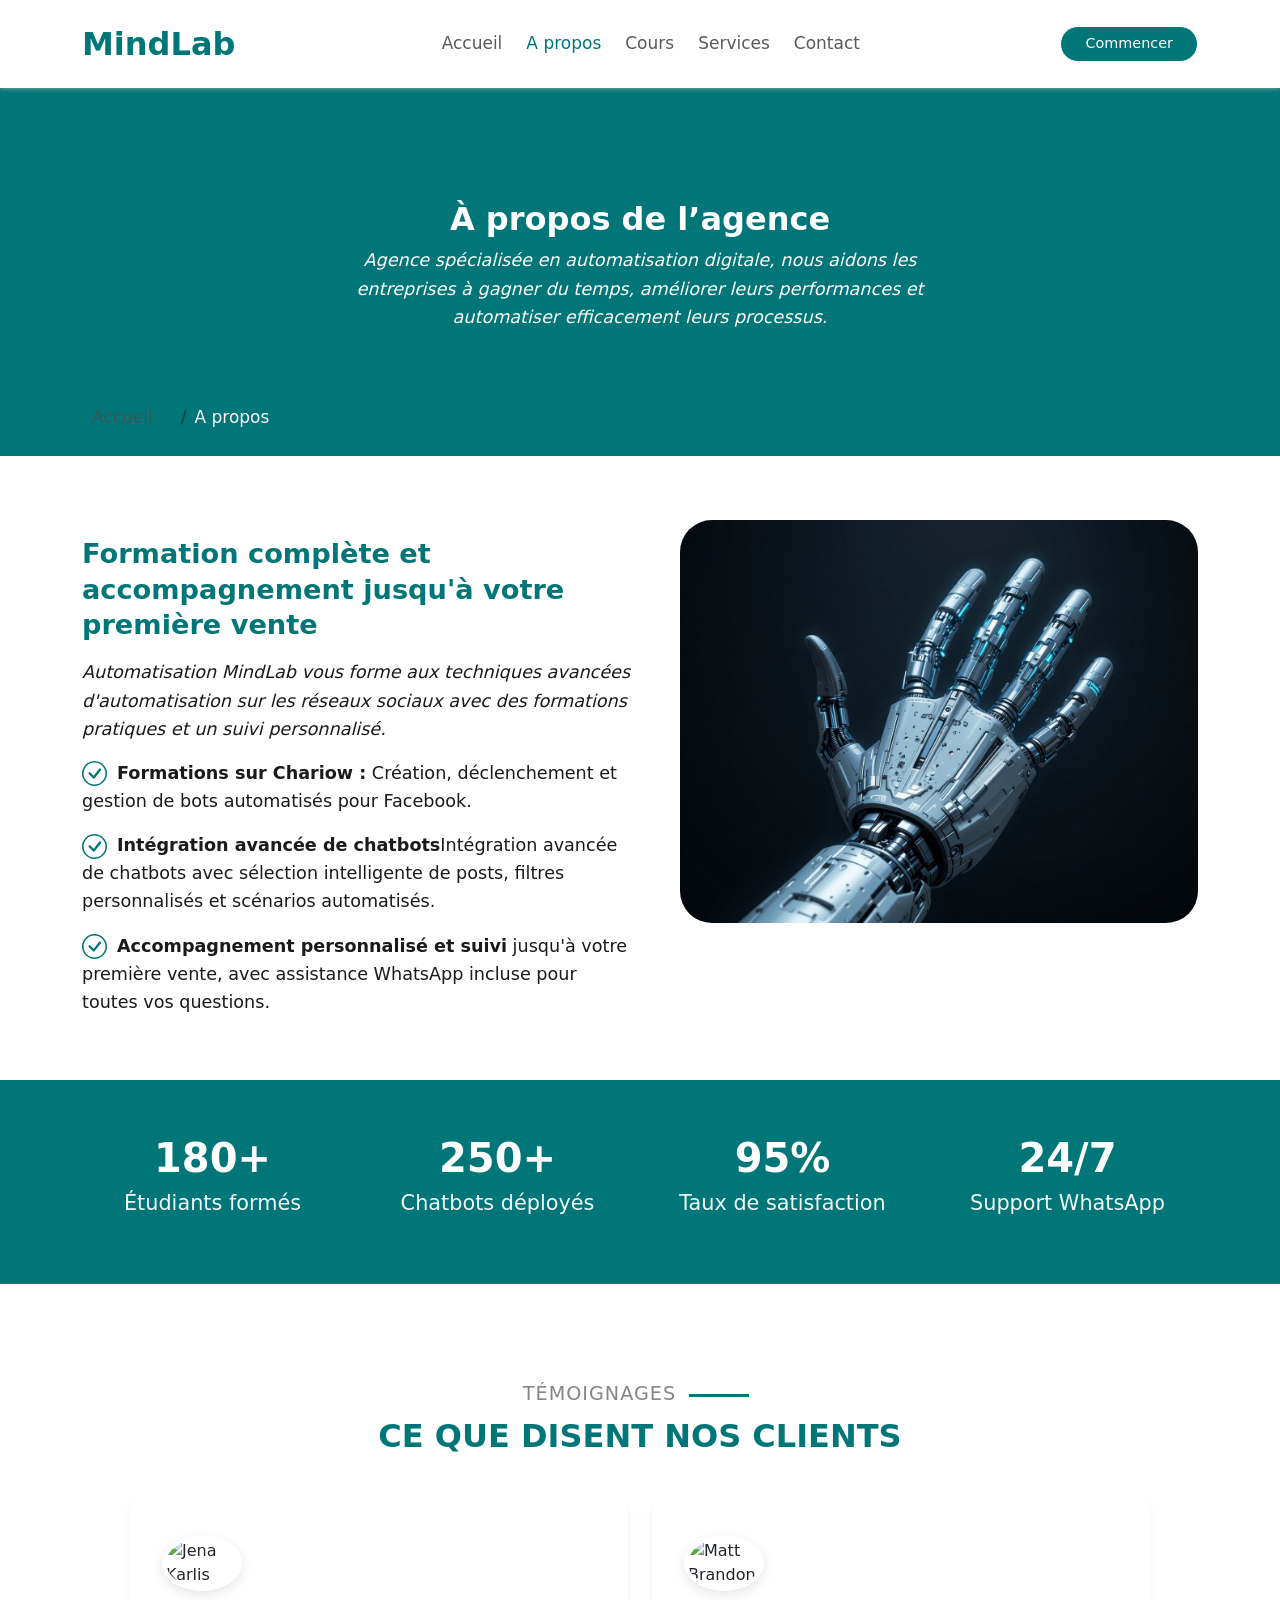
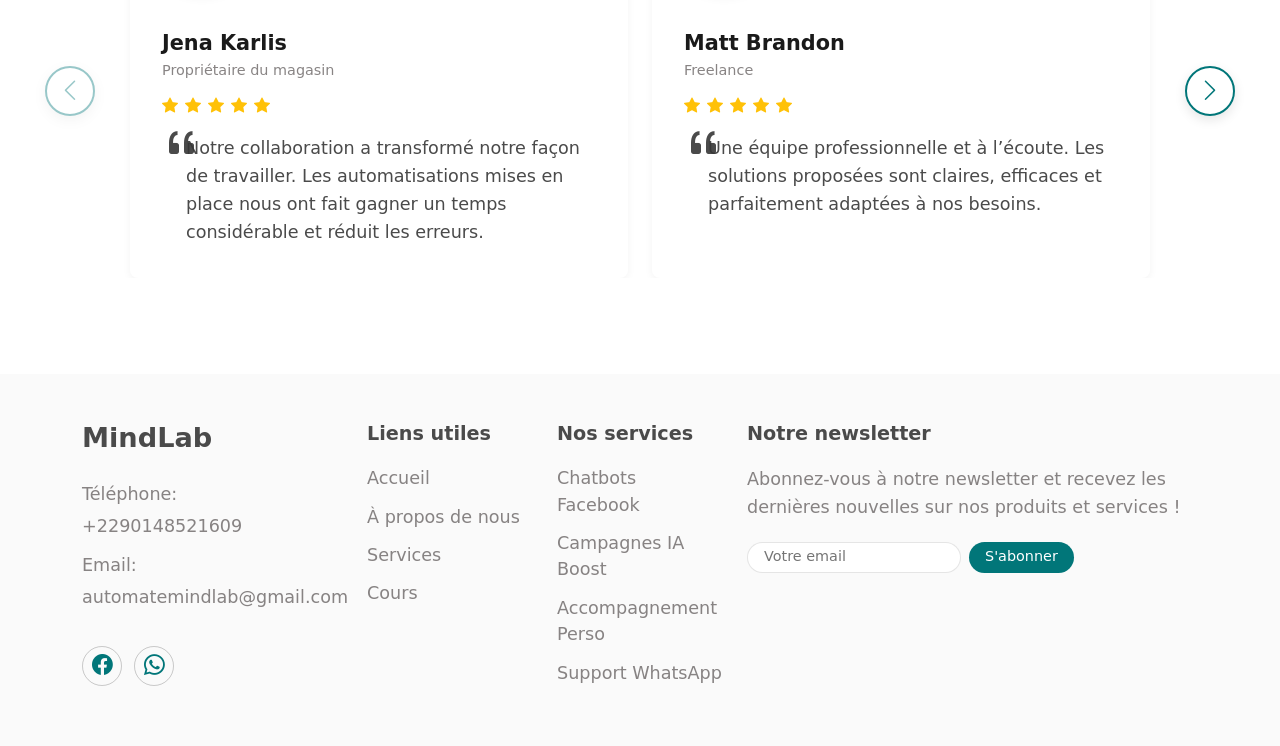
==== commit 2c27a785: "fin. Passage a laravel" ====
--- a/pages/apropos.html
+++ b/pages/apropos.html
@@ -131,8 +131,8 @@
             <path d="M8 15A7 7 0 1 1 8 1a7 7 0 0 1 0 14m0 1A8 8 0 1 0 8 0a8 8 0 0 0 0 16" />
             <path
               d="m10.97 4.97-.02.022-3.473 4.425-2.093-2.094a.75.75 0 0 0-1.06 1.06L6.97 11.03a.75.75 0 0 0 1.079-.02l3.992-4.99a.75.75 0 0 0-1.071-1.05" />
-          </svg><span class="fw-bold">Formations sur chariow :</span> Création, déclenchement et gestion de bots
-          automatisés pour Instagram et TikTok.</p>
+          </svg><span class="fw-bold">Formations sur Chariow :</span> Création, déclenchement et gestion de bots
+          automatisés pour Facebook.</p>
         <p><svg style="margin-right: 10px;" xmlns="http://www.w3.org/2000/svg" width="25" height="25"
             fill="rgb(30, 113, 185)" class="bi bi-check-circle" viewBox="0 0 16 16">
             <path d="M8 15A7 7 0 1 1 8 1a7 7 0 0 1 0 14m0 1A8 8 0 1 0 8 0a8 8 0 0 0 0 16" />
@@ -334,17 +334,11 @@
             <p class="footer-email">Email: automatemindlab@gmail.com</p>
           </div>
           <div class="footer-social">
-            <a href="#" class="footer-social-icon" aria-label="Twitter">
-              <i class="bi bi-twitter-x"></i>
-            </a>
             <a href="#" class="footer-social-icon" aria-label="Facebook">
               <i class="bi bi-facebook"></i>
             </a>
-            <a href="#" class="footer-social-icon" aria-label="Instagram">
-              <i class="bi bi-instagram"></i>
-            </a>
-            <a href="#" class="footer-social-icon" aria-label="LinkedIn">
-              <i class="bi bi-linkedin"></i>
+            <a href="#" class="footer-social-icon" aria-label="WhatsApp">
+              <i class="bi bi-whatsapp"></i>
             </a>
           </div>
         </div>
@@ -364,8 +358,7 @@
         <div class="col-lg-2 col-md-6 col-12">
           <h5 class="footer-heading">Nos services</h5>
           <ul class="footer-links">
-            <li><a href="services.html" class="footer-link">Chatbots Instagram</a></li>
-            <li><a href="services.html" class="footer-link">Chatbots TikTok</a></li>
+            <li><a href="services.html" class="footer-link">Chatbots Facebook</a></li>
             <li><a href="services.html" class="footer-link">Campagnes IA Boost</a></li>
             <li><a href="services.html" class="footer-link">Accompagnement Perso</a></li>
             <li><a href="services.html" class="footer-link">Support WhatsApp</a></li>
--- a/assets/css/variables.css
+++ b/assets/css/variables.css
@@ -1,7 +1,7 @@
 :root {
     /* Couleurs principales */
-    --color-primary: #76ad2f;
-    --color-primary-rgb: 118, 173, 47;
+    --color-primary: #017679;
+    --color-primary-rgba: #01757991;
     --color-primaryOpacity: #ffc92862;
     /* --color-secondary: #a4a4a4; */
   
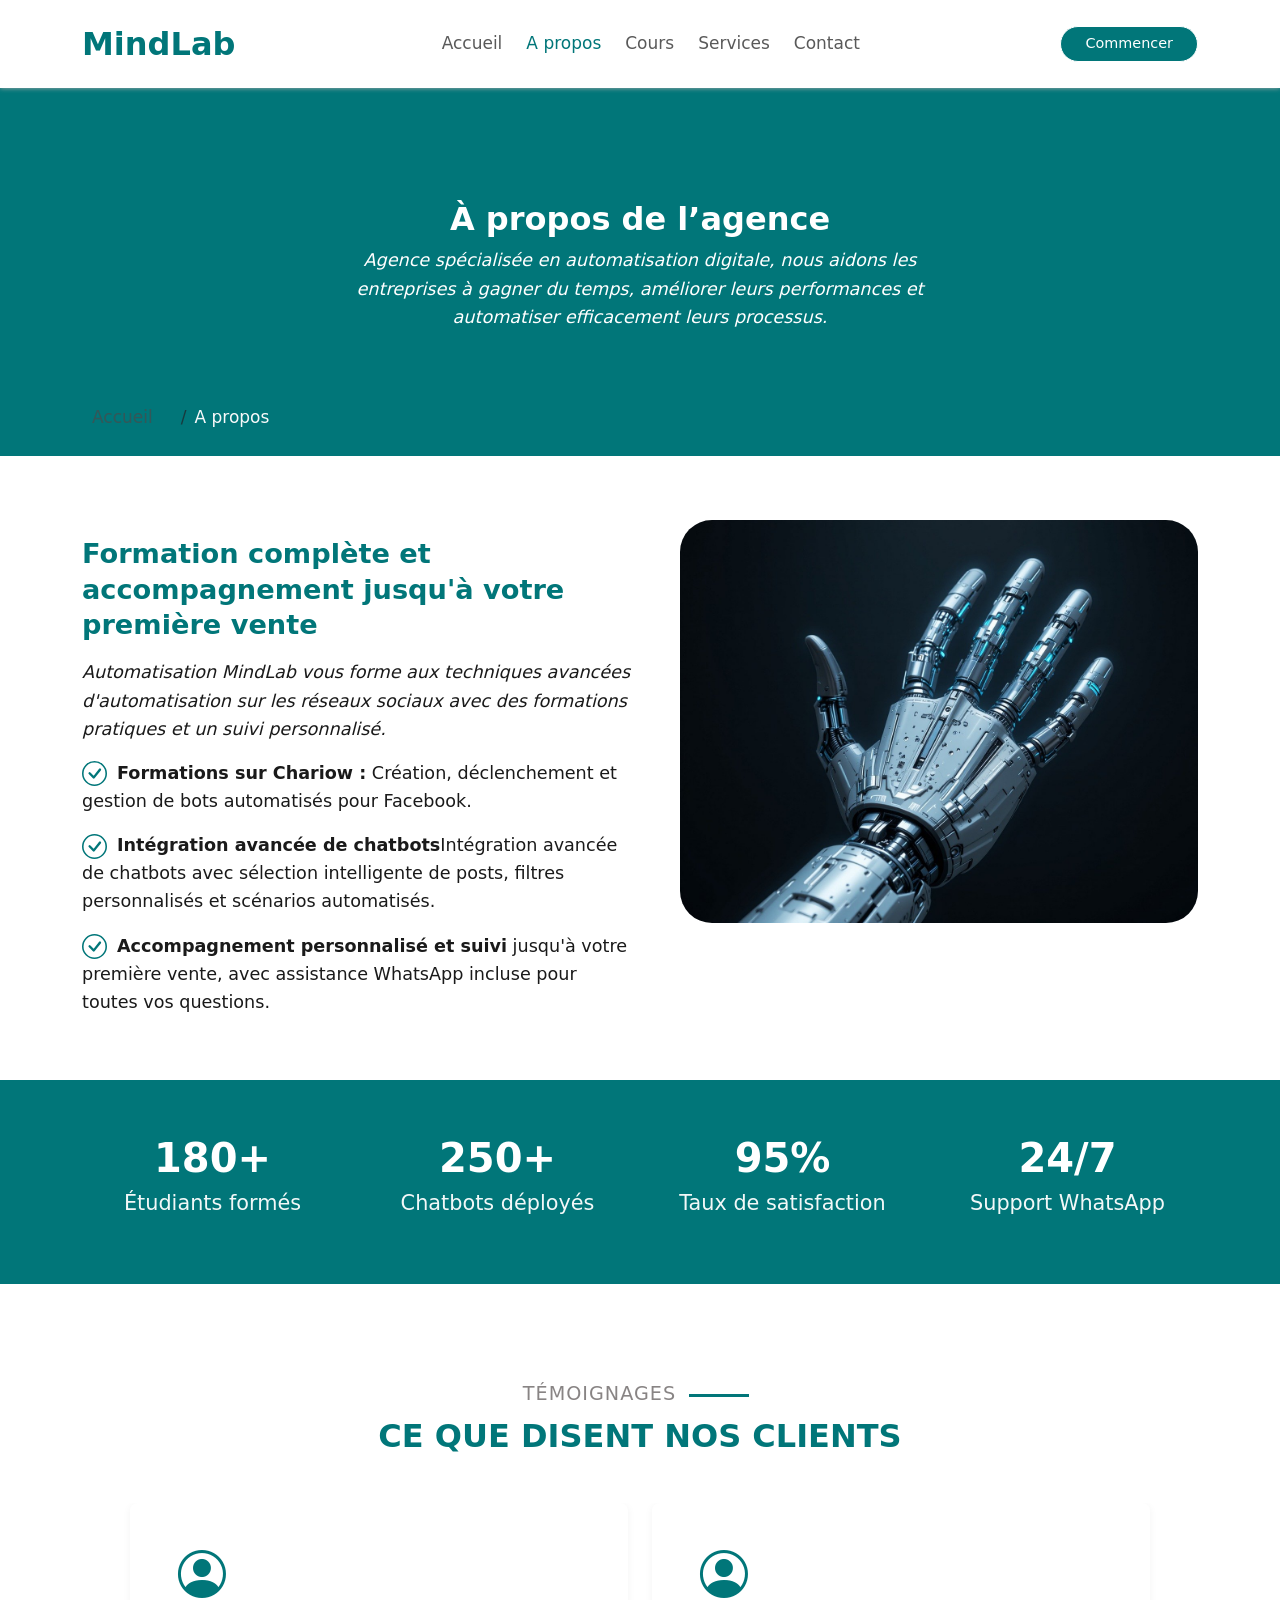
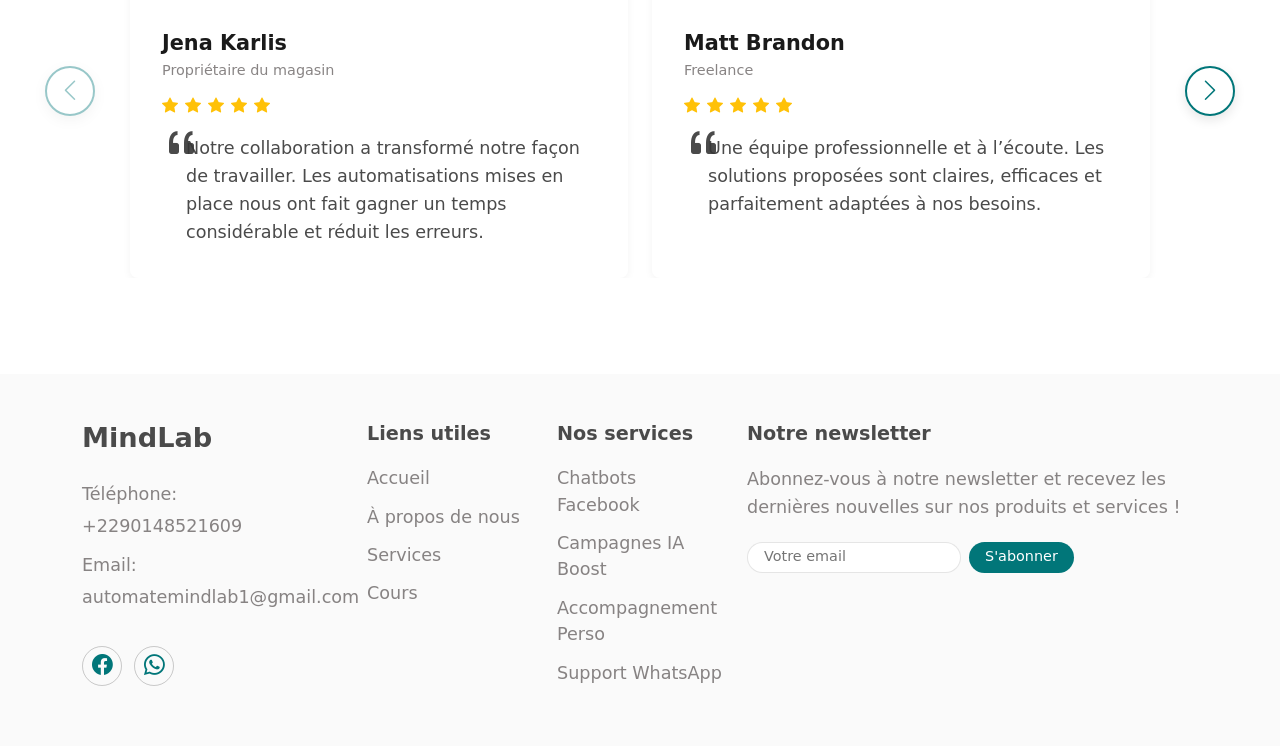
==== commit 56ec1141: "OK" ====
--- a/pages/apropos.html
+++ b/pages/apropos.html
@@ -199,8 +199,8 @@
           <!-- Témoignage 1 -->
           <div class="testimonial-slide">
             <div class="testimonial-card">
-              <div class="testimonial-image-wrapper">
-                <img src="../assets/img1/testimonials-3.jpg" alt="Jena Karlis" class="testimonial-image">
+              <div class="testimonial-image-wrapper d-flex align-items-center justify-content-center">
+                <i class="bi bi-person-circle testimonial-icon"></i>
               </div>
               <div class="testimonial-content">
                 <h5 class="testimonial-name">Jena Karlis</h5>
@@ -223,8 +223,8 @@
           <!-- Témoignage 2 -->
           <div class="testimonial-slide">
             <div class="testimonial-card">
-              <div class="testimonial-image-wrapper">
-                <img src="../assets/img1/testimonials-4.jpg" alt="Matt Brandon" class="testimonial-image">
+              <div class="testimonial-image-wrapper d-flex align-items-center justify-content-center">
+                <i class="bi bi-person-circle testimonial-icon"></i>
               </div>
               <div class="testimonial-content">
                 <h5 class="testimonial-name">Matt Brandon</h5>
@@ -248,8 +248,8 @@
           <!-- Témoignage 3 -->
           <div class="testimonial-slide">
             <div class="testimonial-card">
-              <div class="testimonial-image-wrapper">
-                <img src="../assets/img1/testimonials-5.jpg" alt="John Larson" class="testimonial-image">
+              <div class="testimonial-image-wrapper d-flex align-items-center justify-content-center">
+                <i class="bi bi-person-circle testimonial-icon"></i>
               </div>
               <div class="testimonial-content">
                 <h5 class="testimonial-name">John Larson</h5>
@@ -273,8 +273,8 @@
           <!-- Témoignage 4 -->
           <div class="testimonial-slide">
             <div class="testimonial-card">
-              <div class="testimonial-image-wrapper">
-                <img src="../assets/img1/testimonials-1.jpg" alt="Saul Goodman" class="testimonial-image">
+              <div class="testimonial-image-wrapper d-flex align-items-center justify-content-center">
+                <i class="bi bi-person-circle testimonial-icon"></i>
               </div>
               <div class="testimonial-content">
                 <h5 class="testimonial-name">Saul Goodman</h5>
@@ -331,7 +331,7 @@
           <h4 class="footer-brand">MindLab</h4>
           <div class="footer-contact">
             <p class="footer-phone">Téléphone: +2290148521609</p>
-            <p class="footer-email">Email: automatemindlab@gmail.com</p>
+            <p class="footer-email">Email: automatemindlab1@gmail.com</p>
           </div>
           <div class="footer-social">
             <a href="#" class="footer-social-icon" aria-label="Facebook">
@@ -394,4 +394,4 @@
 
 </body>
 
-</html>+</html>
--- a/assets/css/apropos.css
+++ b/assets/css/apropos.css
@@ -130,6 +130,11 @@
     box-shadow: 0 4px 12px rgba(0, 0, 0, 0.1);
     position: relative;
     z-index: 2;
+}
+
+.testimonial-icon {
+    font-size: 3rem;
+    color: var(--color-primary);
 }
 
 .testimonial-content {
